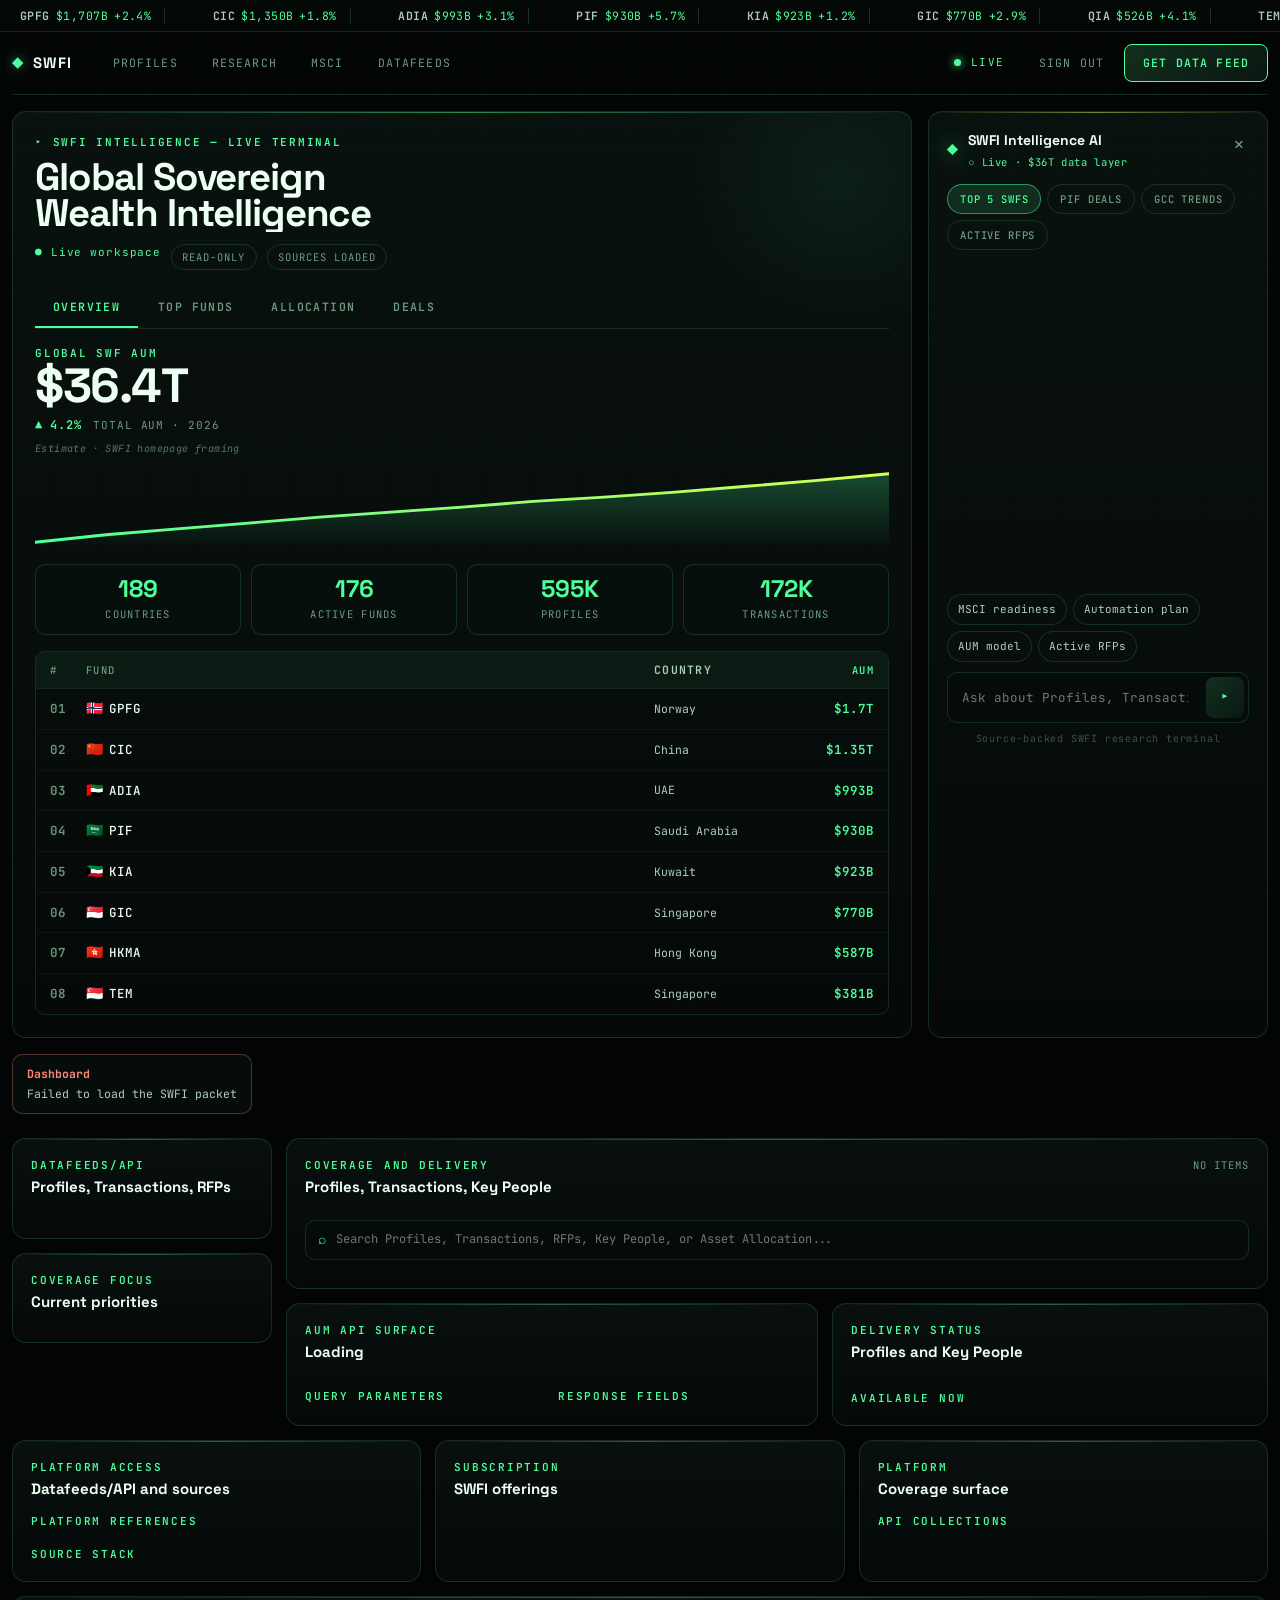
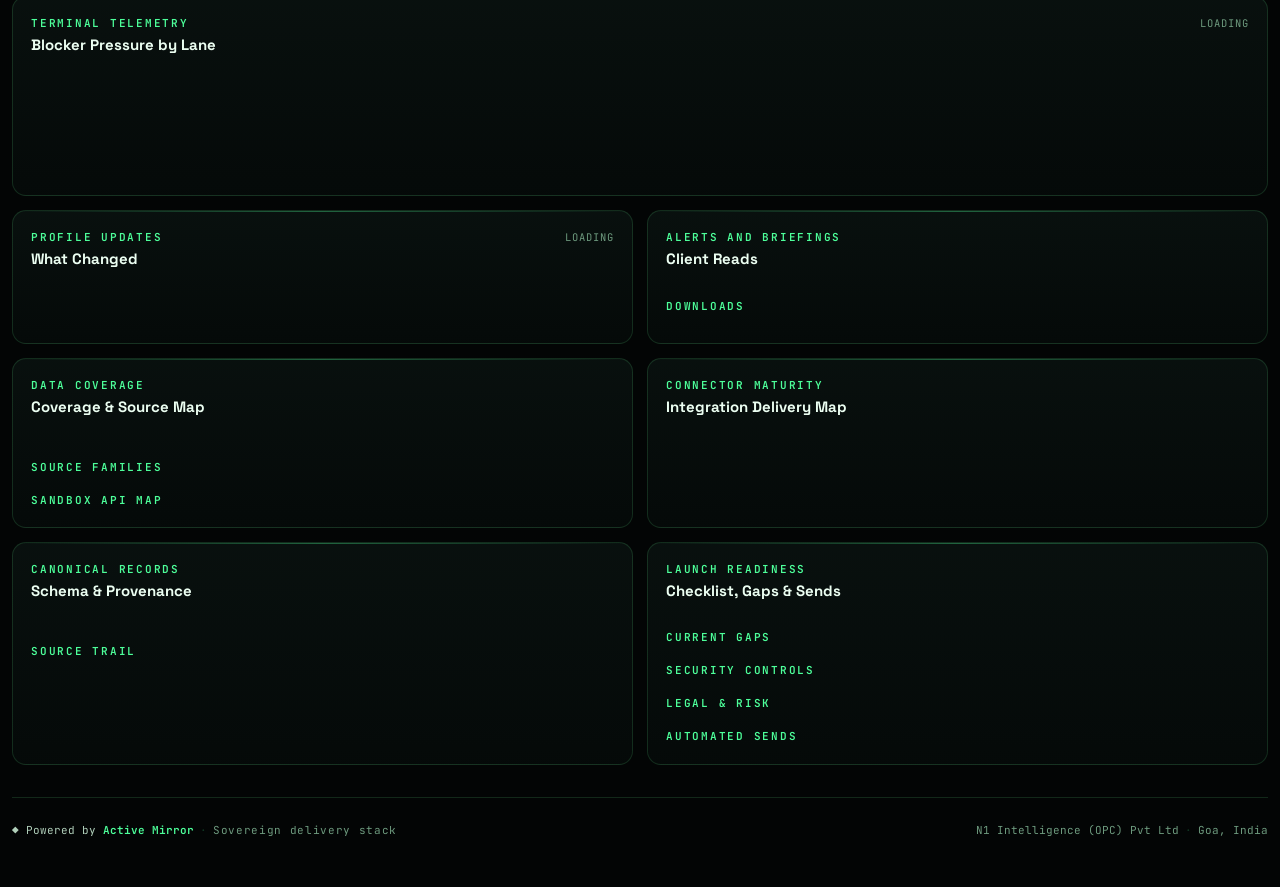
==== index.html @ 7c1bad13 "Add governed profiles workspace" ====
<!DOCTYPE html>
<html lang="en">
  <head>
    <meta charset="UTF-8" />
    <meta name="viewport" content="width=device-width, initial-scale=1.0" />
    <title>SWFI Intelligence — Live Terminal</title>
    <meta name="description" content="Sovereign wealth fund intelligence terminal. Powered by Active Mirror." />
    <link rel="preconnect" href="https://fonts.googleapis.com" />
    <link rel="preconnect" href="https://fonts.gstatic.com" crossorigin />
    <link href="https://fonts.googleapis.com/css2?family=IBM+Plex+Mono:ital,wght@0,400;0,500;0,600;1,400&family=Space+Grotesk:wght@500;600;700&family=JetBrains+Mono:wght@400;500;600&display=swap" rel="stylesheet" />
    <link rel="stylesheet" href="./styles.css" />
  </head>
  <body>

    <!-- ── TICKER TAPE ── -->
    <div class="ticker-wrap" aria-hidden="true">
      <div class="ticker-track" id="ticker-tape"></div>
    </div>

    <div class="page-shell">

      <!-- ── TOP NAV ── -->
      <nav class="topnav">
        <div class="nav-left">
          <a class="nav-brand" href="#">
            <span class="brand-diamond">◆</span>
            <span class="brand-text">SWFI</span>
          </a>
          <a href="/profiles" class="nav-link">Profiles</a>
          <a href="#research" class="nav-link">Research</a>
          <a href="/msci" class="nav-link">MSCI</a>
          <a href="#feeds" class="nav-link">Datafeeds</a>
        </div>
        <div class="nav-right">
          <span class="nav-live-dot"></span>
          <span class="nav-live-label">Live</span>
          <a href="/auth/logout" class="nav-link">Sign out</a>
          <a href="/msci" class="nav-cta">Get Data Feed</a>
        </div>
      </nav>

      <!-- ── HERO: INTELLIGENCE TERMINAL ── -->
      <header class="terminal-hero">
        <div class="hero-left">
          <div class="hero-header">
            <div class="hero-title-block">
              <p class="sys-label">▸ SWFI Intelligence — Live Terminal</p>
              <h1>Global Sovereign<br/>Wealth Intelligence</h1>
            </div>
            <div class="hero-status-row">
              <span class="status-live">● Live workspace</span>
              <span class="status-tag">Read-only</span>
              <span class="status-tag" id="hero-source-count">Sources loaded</span>
            </div>
          </div>

          <!-- Tabs -->
          <div class="hero-tabs">
            <button class="hero-tab active" data-hero-tab="overview">Overview</button>
            <button class="hero-tab" data-hero-tab="top-funds">Top Funds</button>
            <button class="hero-tab" data-hero-tab="allocation">Allocation</button>
            <button class="hero-tab" data-hero-tab="deals">Deals</button>
          </div>

          <!-- AUM + Stats -->
          <div class="hero-content">
            <div class="aum-block">
              <p class="sys-label" id="aum-label">Global SWF AUM</p>
              <div class="aum-value" id="aum-display">$36.4T</div>
              <div class="aum-meta">
                <span class="aum-change positive" id="aum-change">▲ 4.2%</span>
                <span class="aum-period" id="aum-period">Total AUM · 2026</span>
              </div>
              <p class="aum-source" id="aum-source">Estimate · SWFI homepage framing</p>
              <div class="aum-chart" id="aum-chart"></div>
            </div>
            <div class="stats-grid">
              <div class="stat-card">
                <span class="stat-value" id="stat-countries">189</span>
                <span class="stat-label" id="stat-countries-label">Countries</span>
              </div>
              <div class="stat-card">
                <span class="stat-value" id="stat-funds">176</span>
                <span class="stat-label" id="stat-funds-label">Active Funds</span>
              </div>
              <div class="stat-card">
                <span class="stat-value" id="stat-profiles">595K</span>
                <span class="stat-label" id="stat-profiles-label">Profiles</span>
              </div>
              <div class="stat-card">
                <span class="stat-value" id="stat-transactions">172K</span>
                <span class="stat-label" id="stat-transactions-label">Transactions</span>
              </div>
            </div>

            <!-- Top Funds Table -->
            <div class="fund-table">
              <div class="fund-row fund-header">
                <span class="fund-rank">#</span>
                <span class="fund-name" id="fund-name-header">Fund</span>
                <span class="fund-country" id="fund-country-header">Country</span>
                <span class="fund-aum" id="fund-aum-header">AUM</span>
              </div>
              <div id="fund-list"></div>
            </div>
          </div>
        </div>

        <!-- AI CHAT PANEL -->
        <aside class="intel-panel">
          <div class="intel-header">
            <div class="intel-brand">
              <span class="brand-diamond large">◆</span>
              <div>
                <strong>SWFI Intelligence AI</strong>
                <span class="intel-sub">○ Live · $36T data layer</span>
              </div>
            </div>
            <button class="intel-close" aria-label="close">×</button>
          </div>

          <div class="intel-tabs">
            <button class="intel-tab active" data-intel-tab="top-swfs">Top 5 SWFs</button>
            <button class="intel-tab" data-intel-tab="pif-deals">PIF Deals</button>
            <button class="intel-tab" data-intel-tab="gcc-trends">GCC Trends</button>
            <button class="intel-tab" data-intel-tab="active-rfps">Active RFPs</button>
          </div>

          <div class="chat-log" id="chat-log"></div>

          <div class="chat-suggestions">
            <button type="button" class="suggestion-chip" data-chat-suggestion="Summarize MSCI export readiness and the next delivery milestones.">MSCI readiness</button>
            <button type="button" class="suggestion-chip" data-chat-suggestion="What should be automated first across the feed lanes?">Automation plan</button>
            <button type="button" class="suggestion-chip" data-chat-suggestion="Which AUM fields matter for subsidiaries and managed assets?">AUM model</button>
            <button type="button" class="suggestion-chip" data-chat-suggestion="Show active RFPs by asset class">Active RFPs</button>
          </div>

          <form class="chat-form" id="chat-form">
            <input id="chat-input" type="text" autocomplete="off" placeholder="Ask about Profiles, Transactions, RFPs, Key People, or Asset Allocation..." />
            <button type="submit" id="chat-send">▸</button>
          </form>
          <p class="intel-disclaimer">Source-backed SWFI research terminal</p>
        </aside>
      </header>

      <!-- ── MAIN WORKSPACE ── -->
      <main class="main-stack">

        <!-- Status Strip -->
        <div class="status-strip" id="status-strip"></div>

        <!-- Metric Cards -->
        <section class="metric-grid" id="metric-grid"></section>

        <!-- Workspace Grid -->
        <section class="workspace-grid">
          <aside class="left-rail">
            <article class="panel lane-panel">
              <div class="panel-head">
                <div>
                  <p class="sys-label">Datafeeds/API</p>
                  <h3>Profiles, Transactions, RFPs</h3>
                </div>
              </div>
              <div class="lane-tabs" id="lane-tabs"></div>
              <div class="lane-list" id="lane-list"></div>
            </article>

            <article class="panel action-panel">
              <div class="panel-head">
                <div>
                  <p class="sys-label">Coverage focus</p>
                  <h3>Current priorities</h3>
                </div>
              </div>
              <div class="action-list" id="action-list"></div>
            </article>
          </aside>

          <section class="center-column">
            <article class="panel concern-panel">
              <div class="panel-head">
                <div>
                  <p class="sys-label">Coverage and delivery</p>
                  <h3>Profiles, Transactions, Key People</h3>
                </div>
                <span class="panel-note" id="concern-count">No items</span>
              </div>
              <div class="filter-row" id="client-filters"></div>
              <label class="terminal-search" for="concern-search">
                <span class="search-prompt">⌕</span>
                <input id="concern-search" type="search" autocomplete="off" placeholder="Search Profiles, Transactions, RFPs, Key People, or Asset Allocation..." />
              </label>
              <div class="concern-list" id="concern-list"></div>
            </article>

            <div class="lower-grid">
              <article class="panel api-panel">
                <div class="panel-head">
                  <div>
                    <p class="sys-label">AUM API surface</p>
                    <h3 id="api-title">Loading</h3>
                  </div>
                  <span class="panel-note" id="api-path"></span>
                </div>
                <div class="api-summary-grid" id="api-summary-grid"></div>
                <div class="api-columns">
                  <section class="api-section">
                    <p class="sys-label">Query parameters</p>
                    <div class="api-param-list" id="api-param-list"></div>
                  </section>
                  <section class="api-section">
                    <p class="sys-label">Response fields</p>
                    <div class="api-field-list" id="api-field-list"></div>
                  </section>
                </div>
              </article>

              <article class="panel readiness-panel">
                <div class="panel-head">
                  <div>
                    <p class="sys-label">Delivery status</p>
                    <h3>Profiles and Key People</h3>
                  </div>
                </div>
                <div class="readiness-list" id="readiness-list"></div>
                <div class="section-block">
                  <p class="sys-label">Available now</p>
                  <div class="deliverable-list" id="deliverable-list"></div>
                </div>
              </article>
            </div>
          </section>

          <aside class="right-rail">
            <article class="panel benchmark-panel">
              <div class="panel-head">
                <div>
                  <p class="sys-label">Platform access</p>
                  <h3>Datafeeds/API and sources</h3>
                </div>
              </div>
              <div class="section-block">
                <p class="sys-label">Platform references</p>
                <div class="benchmark-list" id="benchmark-list"></div>
              </div>
              <div class="section-block">
                <p class="sys-label">Source stack</p>
                <div class="api-stack-list" id="api-stack-list"></div>
              </div>
            </article>

            <!-- Proposal brief -->
            <article class="panel proposal-panel">
              <div class="panel-head">
                <div>
                  <p class="sys-label">Subscription</p>
                  <h3>SWFI offerings</h3>
                </div>
              </div>
              <div id="proposal-brief"></div>
            </article>

            <!-- Platform reference -->
            <article class="panel reference-panel">
              <div class="panel-head">
                <div>
                  <p class="sys-label">Platform</p>
                  <h3>Coverage surface</h3>
                </div>
              </div>
              <div id="reference-grid"></div>
              <div class="section-block">
                <p class="sys-label">API collections</p>
                <div class="collection-list" id="collection-list"></div>
              </div>
            </article>
          </aside>
        </section>

        <!-- Telemetry -->
        <section class="telemetry-row">
          <article class="panel telemetry-card">
            <div class="panel-head">
              <div>
                <p class="sys-label">Terminal telemetry</p>
                <h3>Blocker Pressure by Lane</h3>
              </div>
              <span class="panel-note" id="last-refresh">Loading</span>
            </div>
            <div class="telemetry-chart" id="telemetry-chart"></div>
          </article>
        </section>

        <section class="registry-grid">
          <article class="panel signal-panel">
            <div class="panel-head">
              <div>
                <p class="sys-label">Profile updates</p>
                <h3>What Changed</h3>
              </div>
              <span class="panel-note" id="signal-summary-note">Loading</span>
            </div>
            <div class="panel-stack" id="signal-list"></div>
          </article>

          <article class="panel briefings-panel">
            <div class="panel-head">
              <div>
                <p class="sys-label">Alerts and briefings</p>
                <h3>Client Reads</h3>
              </div>
            </div>
            <div class="panel-stack" id="briefing-list"></div>
            <div class="section-block">
              <p class="sys-label">Downloads</p>
              <div class="download-row" id="report-link-list"></div>
            </div>
          </article>

          <article class="panel coverage-panel">
            <div class="panel-head">
              <div>
                <p class="sys-label">Data coverage</p>
                <h3>Coverage &amp; Source Map</h3>
              </div>
            </div>
            <div class="api-summary-grid" id="coverage-summary-grid"></div>
            <div class="panel-stack" id="coverage-list"></div>
            <div class="section-block">
              <p class="sys-label">Source families</p>
              <div class="panel-stack" id="source-family-list"></div>
            </div>
            <div class="section-block">
              <p class="sys-label">Sandbox API map</p>
              <div class="panel-stack" id="sandbox-map-list"></div>
            </div>
          </article>

          <article class="panel maturity-panel">
            <div class="panel-head">
              <div>
                <p class="sys-label">Connector maturity</p>
                <h3>Integration Delivery Map</h3>
              </div>
            </div>
            <div class="panel-stack" id="maturity-group-list"></div>
          </article>

          <article class="panel schema-panel">
            <div class="panel-head">
              <div>
                <p class="sys-label">Canonical records</p>
                <h3>Schema &amp; Provenance</h3>
              </div>
            </div>
            <div class="api-summary-grid" id="confidence-summary-grid"></div>
            <div class="panel-stack" id="schema-list"></div>
            <div class="section-block">
              <p class="sys-label">Source trail</p>
              <div class="panel-stack" id="source-trail-list"></div>
            </div>
          </article>

          <article class="panel launch-panel">
            <div class="panel-head">
              <div>
                <p class="sys-label">Launch readiness</p>
                <h3>Checklist, Gaps &amp; Sends</h3>
              </div>
            </div>
            <div class="panel-stack" id="launch-checklist-list"></div>
            <div class="section-block">
              <p class="sys-label">Current gaps</p>
              <div class="panel-stack" id="gap-list"></div>
            </div>
            <div class="section-block">
              <p class="sys-label">Security controls</p>
              <div class="panel-stack" id="security-controls-list"></div>
            </div>
            <div class="section-block">
              <p class="sys-label">Legal &amp; risk</p>
              <div class="panel-stack" id="risk-register-list"></div>
            </div>
            <div class="section-block">
              <p class="sys-label">Automated sends</p>
              <div class="panel-stack" id="email-stream-list"></div>
            </div>
          </article>
        </section>
      </main>

      <!-- ── FOOTER ── -->
      <footer class="site-footer">
        <div class="footer-left">
          <span class="footer-brand">◆ Powered by <strong>Active Mirror</strong></span>
          <span class="footer-sep">·</span>
          <span class="footer-sub">Sovereign delivery stack</span>
        </div>
        <div class="footer-right">
          <span>N1 Intelligence (OPC) Pvt Ltd</span>
          <span class="footer-sep">·</span>
          <span>Goa, India</span>
        </div>
      </footer>
    </div>

    <script src="./app.js" type="module"></script>
  </body>
</html>
---- styles.css ----
:root {
  --bg: #040708;
  --bg-2: #071010;
  --panel: rgba(8, 16, 14, 0.88);
  --panel-solid: #0a1412;
  --line: rgba(104, 255, 152, 0.14);
  --line-strong: rgba(104, 255, 152, 0.32);
  --ink: #ecfff2;
  --muted: #6d9a7e;
  --soft: #b0cfba;
  --green: #4dff9a;
  --green-2: #2ad86f;
  --green-dim: rgba(77, 255, 154, 0.12);
  --lime: #d5ff52;
  --amber: #ffcc57;
  --red: #ff8678;
  --cyan: #5de8e0;
  --radius: 14px;
  --radius-sm: 10px;
  --shadow: 0 24px 80px rgba(0, 0, 0, 0.5);
  --font-mono: "JetBrains Mono", "IBM Plex Mono", monospace;
  --font-display: "Space Grotesk", sans-serif;
}

*, *::before, *::after { box-sizing: border-box; }
html {
  scroll-behavior: auto;
  overflow-x: hidden;
}
body {
  margin: 0;
  min-height: 100vh;
  color: var(--ink);
  font-family: var(--font-mono);
  font-size: 13px;
  line-height: 1.55;
  background: #030505;
  overflow-x: hidden;
}

/* ── SCANLINE + GRID OVERLAY ── */
body::before, body::after {
  content: "";
  position: fixed;
  inset: 0;
  pointer-events: none;
  z-index: 9999;
}
body::before {
  background-image:
    linear-gradient(rgba(77, 255, 154, 0.025) 1px, transparent 1px),
    linear-gradient(90deg, rgba(77, 255, 154, 0.025) 1px, transparent 1px);
  background-size: 48px 48px;
  mask-image: linear-gradient(180deg, rgba(0,0,0,0.7), transparent 80%);
}
body::after {
  opacity: 0.04;
  background: repeating-linear-gradient(180deg, rgba(255,255,255,0.2) 0, rgba(255,255,255,0.2) 1px, transparent 1px, transparent 3px);
}

a { color: inherit; text-decoration: none; }
button, input { font: inherit; }
button { cursor: pointer; }

.page-shell {
  position: relative;
  z-index: 1;
  width: min(1720px, calc(100vw - 24px));
  margin: 0 auto;
  padding-bottom: 40px;
}

/* ── TICKER TAPE ── */
.ticker-wrap {
  position: sticky;
  top: 0;
  z-index: 100;
  overflow: hidden;
  background: rgba(4, 8, 6, 0.95);
  border-bottom: 1px solid var(--line);
  backdrop-filter: blur(12px);
  height: 32px;
}
.ticker-track {
  display: flex;
  gap: 0;
  white-space: nowrap;
  animation: ticker-scroll 60s linear infinite;
  padding-top: 7px;
  font-size: 11.5px;
  letter-spacing: 0.04em;
}
.ticker-item {
  display: inline-flex;
  align-items: center;
  gap: 6px;
  padding: 0 20px;
  color: var(--muted);
}
.ticker-item .t-name { color: var(--soft); font-weight: 600; }
.ticker-item .t-val { color: var(--green); }
.ticker-item .t-neg { color: var(--red); }
.ticker-item .t-sep { color: rgba(77, 255, 154, 0.2); margin: 0 4px; }
@keyframes ticker-scroll {
  from { transform: translateX(0); }
  to { transform: translateX(-50%); }
}

/* ── TOP NAV ── */
.topnav {
  display: flex;
  align-items: center;
  justify-content: space-between;
  padding: 12px 0;
  border-bottom: 1px solid var(--line);
}
.nav-left, .nav-right {
  display: flex;
  align-items: center;
  gap: 6px;
}
.nav-brand {
  display: flex;
  align-items: center;
  gap: 8px;
  margin-right: 20px;
  font-weight: 700;
  font-size: 15px;
  font-family: var(--font-display);
  letter-spacing: 0.1em;
}
.brand-diamond {
  color: var(--green);
  font-size: 14px;
  filter: drop-shadow(0 0 6px rgba(77, 255, 154, 0.5));
}
.brand-diamond.large {
  font-size: 18px;
  filter: drop-shadow(0 0 10px rgba(77, 255, 154, 0.6));
}
.nav-link {
  padding: 8px 14px;
  font-size: 11.5px;
  letter-spacing: 0.1em;
  text-transform: uppercase;
  color: var(--muted);
  border-radius: 8px;
  transition: color 0.15s, background 0.15s;
}
.nav-link:hover {
  color: var(--ink);
  background: var(--green-dim);
}
.nav-live-dot {
  width: 7px;
  height: 7px;
  border-radius: 50%;
  background: var(--green);
  box-shadow: 0 0 8px var(--green);
  animation: pulse-dot 2s ease-in-out infinite;
  margin-right: 4px;
}
@keyframes pulse-dot {
  0%, 100% { opacity: 1; }
  50% { opacity: 0.4; }
}
.nav-live-label {
  font-size: 11px;
  color: var(--green);
  text-transform: uppercase;
  letter-spacing: 0.14em;
  margin-right: 14px;
}
/* Controlled-preview variant (used on MSCI workspace): amber, not green,
   to match "Controlled preview" semantics rather than a live signal. */
.nav-status-dot {
  width: 7px;
  height: 7px;
  border-radius: 50%;
  background: var(--green);
  box-shadow: 0 0 8px var(--green);
  animation: pulse-dot 2s ease-in-out infinite;
  margin-right: 4px;
}
.nav-status-dot--controlled {
  background: #e0a02c;
  box-shadow: 0 0 8px #e0a02c;
  animation: none;
}
.nav-status-label {
  font-size: 11px;
  color: #e0a02c;
  text-transform: uppercase;
  letter-spacing: 0.14em;
  margin-right: 14px;
}
.nav-cta {
  padding: 9px 18px;
  border: 1px solid var(--green);
  border-radius: 8px;
  background: linear-gradient(135deg, rgba(20, 50, 32, 0.9), rgba(10, 24, 18, 0.9));
  color: var(--green);
  font-size: 11.5px;
  font-weight: 600;
  letter-spacing: 0.1em;
  text-transform: uppercase;
  transition: box-shadow 0.2s;
}
.nav-cta:hover {
  box-shadow: 0 0 20px rgba(77, 255, 154, 0.2);
}

/* ── HERO TERMINAL ── */
.terminal-hero {
  display: grid;
  grid-template-columns: 1fr 380px;
  gap: 16px;
  margin-top: 16px;
  min-height: 520px;
}
.hero-left {
  border: 1px solid var(--line);
  border-radius: var(--radius);
  background: linear-gradient(180deg, rgba(9, 18, 15, 0.95), rgba(5, 10, 9, 0.95));
  padding: 22px;
  position: relative;
  overflow: hidden;
}
.hero-left::before {
  content: "";
  position: absolute;
  inset: 0 0 auto 0;
  height: 1px;
  background: linear-gradient(90deg, transparent, rgba(77, 255, 154, 0.5), transparent);
}
.hero-left::after {
  content: "";
  position: absolute;
  top: -80px;
  right: -80px;
  width: 300px;
  height: 300px;
  border-radius: 50%;
  background: radial-gradient(circle, rgba(77, 255, 154, 0.06), transparent 70%);
  pointer-events: none;
}
.hero-header { margin-bottom: 18px; }
.hero-title-block h1 {
  margin: 8px 0 0;
  font-family: var(--font-display);
  font-size: clamp(1.8rem, 3vw, 2.8rem);
  font-weight: 700;
  line-height: 0.95;
  letter-spacing: -0.03em;
  background: linear-gradient(135deg, var(--ink) 40%, var(--green));
  -webkit-background-clip: text;
  -webkit-text-fill-color: transparent;
  background-clip: text;
}
.sys-label {
  margin: 0;
  font-size: 11px;
  font-weight: 600;
  letter-spacing: 0.16em;
  text-transform: uppercase;
  color: var(--green);
}
.hero-status-row {
  display: flex;
  gap: 10px;
  margin-top: 12px;
  flex-wrap: wrap;
}
.status-live {
  font-size: 11px;
  color: var(--green);
  letter-spacing: 0.08em;
}
.status-tag {
  font-size: 10.5px;
  color: var(--muted);
  letter-spacing: 0.1em;
  text-transform: uppercase;
  padding: 4px 10px;
  border: 1px solid var(--line);
  border-radius: 999px;
}

/* Hero tabs */
.hero-tabs {
  display: flex;
  gap: 2px;
  margin-bottom: 16px;
  border-bottom: 1px solid var(--line);
}
.hero-tab {
  padding: 10px 18px;
  border: none;
  border-bottom: 2px solid transparent;
  background: none;
  color: var(--muted);
  font-size: 11.5px;
  font-weight: 600;
  letter-spacing: 0.12em;
  text-transform: uppercase;
  transition: color 0.15s, border-color 0.15s;
}
.hero-tab:hover { color: var(--soft); }
.hero-tab.active {
  color: var(--green);
  border-bottom-color: var(--green);
}

/* AUM block */
.hero-content {
  display: grid;
  gap: 16px;
}
.aum-block { position: relative; }
.aum-value {
  font-family: var(--font-display);
  font-size: 3rem;
  font-weight: 700;
  letter-spacing: -0.03em;
  line-height: 1;
  color: var(--ink);
}
.aum-meta {
  display: flex;
  align-items: center;
  gap: 12px;
  margin-top: 6px;
}
.aum-change {
  font-size: 12px;
  font-weight: 600;
  letter-spacing: 0.06em;
}
.aum-change.positive { color: var(--green); }
.aum-change.negative { color: var(--red); }
.aum-period {
  font-size: 11px;
  color: var(--muted);
  letter-spacing: 0.08em;
  text-transform: uppercase;
}
/* Attribution line under the hero AUM figure. Keeps the headline number
   honest when it is a static estimate rather than a provenance-tracked feed. */
.aum-source {
  margin: 6px 0 0 0;
  font-size: 10px;
  color: var(--muted);
  opacity: 0.75;
  letter-spacing: 0.04em;
  font-style: italic;
}
.aum-chart {
  margin-top: 12px;
  height: 80px;
}
.aum-chart svg {
  width: 100%;
  height: 100%;
}

/* Stats grid */
.stats-grid {
  display: grid;
  grid-template-columns: repeat(4, 1fr);
  gap: 10px;
}
.stat-card {
  border: 1px solid var(--line);
  border-radius: var(--radius-sm);
  padding: 12px;
  background: rgba(8, 16, 14, 0.6);
  text-align: center;
}
.stat-value {
  display: block;
  font-family: var(--font-display);
  font-size: 1.5rem;
  font-weight: 700;
  color: var(--green);
  line-height: 1;
}
.stat-label {
  display: block;
  margin-top: 5px;
  font-size: 10.5px;
  color: var(--muted);
  letter-spacing: 0.12em;
  text-transform: uppercase;
}

/* Fund table */
.fund-table {
  border: 1px solid var(--line);
  border-radius: var(--radius-sm);
  overflow: hidden;
}
.fund-row {
  display: grid;
  grid-template-columns: 36px 1fr 120px 100px;
  align-items: center;
  padding: 9px 14px;
  border-bottom: 1px solid rgba(255,255,255,0.04);
  font-size: 12.5px;
  transition: background 0.12s;
}
.fund-row:last-child { border-bottom: none; }
.fund-row:not(.fund-header):hover { background: var(--green-dim); }
.fund-header {
  background: rgba(77, 255, 154, 0.06);
  font-size: 10.5px;
  font-weight: 600;
  color: var(--muted);
  letter-spacing: 0.12em;
  text-transform: uppercase;
}
.fund-rank {
  color: var(--muted);
  font-weight: 600;
}
.fund-name { font-weight: 500; }
.fund-country { color: var(--soft); font-size: 11.5px; }
.fund-aum { color: var(--green); font-weight: 600; text-align: right; }
.fund-flag { margin-right: 6px; font-size: 14px; }

/* ── INTEL CHAT PANEL ── */
.intel-panel {
  border: 1px solid var(--line);
  border-radius: var(--radius);
  background: linear-gradient(180deg, rgba(9, 18, 15, 0.96), rgba(5, 10, 9, 0.96));
  padding: 18px;
  display: flex;
  flex-direction: column;
  position: relative;
  overflow: hidden;
}
.intel-panel::before {
  content: "";
  position: absolute;
  inset: 0 0 auto 0;
  height: 1px;
  background: linear-gradient(90deg, transparent, rgba(213, 255, 82, 0.5), transparent);
}
.intel-header {
  display: flex;
  justify-content: space-between;
  align-items: flex-start;
  margin-bottom: 14px;
}
.intel-brand {
  display: flex;
  align-items: center;
  gap: 10px;
}
.intel-brand strong {
  display: block;
  font-family: var(--font-display);
  font-size: 14px;
  font-weight: 700;
}
.intel-sub {
  display: block;
  font-size: 10.5px;
  color: var(--green);
  letter-spacing: 0.06em;
  margin-top: 2px;
}
.intel-close {
  border: none;
  background: none;
  color: var(--muted);
  font-size: 20px;
  line-height: 1;
  padding: 4px;
}
.intel-tabs {
  display: flex;
  gap: 6px;
  flex-wrap: wrap;
  margin-bottom: 14px;
}
.intel-tab {
  padding: 6px 12px;
  border: 1px solid var(--line);
  border-radius: 999px;
  background: none;
  color: var(--muted);
  font-size: 10.5px;
  font-weight: 500;
  letter-spacing: 0.08em;
  text-transform: uppercase;
  transition: all 0.15s;
}
.intel-tab:hover { color: var(--soft); border-color: var(--line-strong); }
.intel-tab.active {
  color: var(--green);
  border-color: rgba(77, 255, 154, 0.5);
  background: var(--green-dim);
}

/* Chat */
.chat-log {
  flex: 1;
  display: grid;
  gap: 8px;
  overflow-y: auto;
  min-height: 180px;
  max-height: 320px;
  padding-right: 4px;
  margin-bottom: 10px;
}
.chat-message {
  border: 1px solid var(--line);
  border-radius: var(--radius-sm);
  padding: 10px 12px;
  background: rgba(8, 16, 14, 0.7);
}
.chat-message.user { border-color: rgba(213, 255, 82, 0.2); }
.chat-message-head {
  display: flex;
  justify-content: space-between;
  align-items: center;
  margin-bottom: 4px;
}
.chat-message-head strong { color: var(--green); font-size: 11.5px; }
.chat-message-head span { font-size: 10px; color: var(--muted); letter-spacing: 0.1em; text-transform: uppercase; }
.chat-message p { margin: 0; color: var(--soft); font-size: 12.5px; line-height: 1.55; }
.chat-evidence {
  display: grid;
  gap: 6px;
  margin-top: 8px;
}
.chat-evidence a {
  border: 1px solid var(--line);
  border-radius: 8px;
  padding: 8px 10px;
  background: rgba(10, 18, 16, 0.7);
  display: block;
}
.chat-evidence span { display: block; font-size: 10px; color: var(--muted); letter-spacing: 0.1em; text-transform: uppercase; }
.chat-evidence strong { color: var(--green); font-size: 11.5px; }
.chat-suggestions {
  display: flex;
  gap: 6px;
  flex-wrap: wrap;
  margin-bottom: 10px;
}
.suggestion-chip {
  padding: 6px 10px;
  border: 1px solid var(--line);
  border-radius: 999px;
  background: rgba(8, 16, 14, 0.7);
  color: var(--soft);
  font-size: 11px;
  transition: all 0.15s;
}
.suggestion-chip:hover { border-color: var(--line-strong); color: var(--ink); transform: translateY(-1px); }
.chat-form {
  display: flex;
  gap: 8px;
  border: 1px solid var(--line);
  border-radius: var(--radius-sm);
  padding: 4px;
  background: rgba(6, 12, 10, 0.8);
}
.chat-form input {
  flex: 1;
  border: none;
  outline: none;
  background: transparent;
  color: var(--ink);
  padding: 8px 10px;
  font-size: 12.5px;
}
.chat-form button {
  border: none;
  border-radius: 8px;
  background: linear-gradient(135deg, rgba(20, 50, 32, 0.95), rgba(10, 24, 18, 0.95));
  color: var(--green);
  padding: 8px 14px;
  font-size: 16px;
  font-weight: 700;
}
.intel-disclaimer {
  margin: 8px 0 0;
  font-size: 10px;
  color: rgba(109, 154, 126, 0.5);
  text-align: center;
  letter-spacing: 0.08em;
}

/* ── PANELS (shared) ── */
.panel {
  border: 1px solid var(--line);
  border-radius: var(--radius);
  background: linear-gradient(180deg, rgba(9, 17, 15, 0.95), rgba(5, 10, 9, 0.95));
  padding: 18px;
  position: relative;
  overflow: hidden;
}
.panel::before {
  content: "";
  position: absolute;
  inset: 0 0 auto 0;
  height: 1px;
  background: linear-gradient(90deg, transparent, rgba(77, 255, 154, 0.35), transparent);
}
.panel-head {
  display: flex;
  justify-content: space-between;
  align-items: flex-start;
  gap: 12px;
  margin-bottom: 14px;
}
.panel-head h3 {
  margin: 4px 0 0;
  font-family: var(--font-display);
  font-size: 15px;
  font-weight: 700;
  line-height: 1.15;
}
.panel-note {
  font-size: 10.5px;
  color: var(--muted);
  letter-spacing: 0.1em;
  text-transform: uppercase;
}
.section-block { margin-top: 16px; }

/* ── STATUS STRIP ── */
.status-strip {
  display: flex;
  gap: 8px;
  flex-wrap: wrap;
  margin-top: 16px;
}
.status-pill {
  display: flex;
  flex-direction: column;
  gap: 3px;
  padding: 10px 14px;
  border: 1px solid var(--line);
  border-radius: var(--radius-sm);
  background: rgba(8, 16, 14, 0.7);
  max-width: 300px;
}
.status-pill strong { color: var(--green); font-size: 11.5px; }
.status-pill span { color: var(--soft); font-size: 11.5px; }

/* ── METRIC GRID ── */
.metric-grid {
  display: grid;
  grid-template-columns: repeat(4, 1fr);
  gap: 10px;
  margin-top: 10px;
}
.metric-card {
  border: 1px solid var(--line);
  border-radius: var(--radius-sm);
  padding: 14px;
  background: rgba(8, 16, 14, 0.6);
}
.metric-card .metric-label { font-size: 10.5px; color: var(--muted); letter-spacing: 0.12em; text-transform: uppercase; }
.metric-card strong { display: block; margin-top: 8px; font-family: var(--font-display); font-size: 1.4rem; font-weight: 700; color: var(--ink); }
.metric-card p { margin: 6px 0 0; color: var(--soft); font-size: 11.5px; }

/* ── WORKSPACE GRID ── */
.workspace-grid {
  display: grid;
  grid-template-columns: 280px minmax(0, 1fr) 340px;
  gap: 14px;
  margin-top: 14px;
  align-items: start;
}
.left-rail, .center-column, .right-rail, .lower-grid { display: grid; gap: 14px; }
.lower-grid { grid-template-columns: minmax(0, 1.1fr) minmax(300px, 0.9fr); }
.telemetry-row { margin-top: 14px; }
.registry-grid {
  display: grid;
  grid-template-columns: repeat(2, minmax(0, 1fr));
  gap: 14px;
  margin-top: 14px;
}
.panel-stack { display: grid; gap: 8px; }

/* ── LANE TABS + CARDS ── */
.lane-tabs, .filter-row { display: flex; gap: 6px; flex-wrap: wrap; margin-bottom: 10px; }
.lane-tab {
  padding: 8px 14px;
  border: 1px solid var(--line);
  border-radius: 999px;
  background: rgba(8, 16, 14, 0.6);
  color: var(--muted);
  font-size: 11px;
  font-weight: 500;
  letter-spacing: 0.08em;
  text-transform: uppercase;
  transition: all 0.15s;
}
.lane-tab:hover { border-color: var(--line-strong); color: var(--soft); }
.lane-tab.active {
  border-color: rgba(77, 255, 154, 0.6);
  color: var(--green);
  background: var(--green-dim);
}

.lane-list, .action-list, .concern-list, .api-param-list, .readiness-list, .deliverable-list, .benchmark-list, .api-stack-list { display: grid; gap: 8px; }

.lane-card, .action-card, .concern-card, .readiness-card, .benchmark-card, .stack-card {
  border: 1px solid var(--line);
  border-radius: var(--radius-sm);
  padding: 12px;
  background: rgba(8, 16, 14, 0.5);
  transition: transform 0.12s, border-color 0.12s;
}
.lane-card:hover, .action-card:hover, .concern-card:hover, .benchmark-card:hover, .stack-card:hover {
  transform: translateY(-1px);
  border-color: var(--line-strong);
}
.lane-card { width: 100%; text-align: left; }
.lane-card.active { border-color: rgba(77, 255, 154, 0.5); background: var(--green-dim); }
.lane-head, .action-head, .readiness-head, .benchmark-head { display: flex; justify-content: space-between; gap: 8px; }
.lane-head strong, .action-head strong, .readiness-head strong, .benchmark-head strong, .concern-card h4 {
  margin: 0;
  font-family: var(--font-display);
  font-size: 13.5px;
  font-weight: 700;
}
.lane-metrics {
  display: grid;
  grid-template-columns: repeat(3, 1fr);
  gap: 6px;
  margin-top: 10px;
}
.lane-metrics span { border-top: 1px solid rgba(255,255,255,0.04); padding-top: 6px; }
.lane-metrics strong { display: block; color: var(--green); font-size: 14px; }
.lane-metrics em { display: block; margin-top: 3px; color: var(--muted); font-style: normal; font-size: 10px; letter-spacing: 0.1em; text-transform: uppercase; }
.lane-footer { margin-top: 10px; color: var(--soft); font-size: 11.5px; line-height: 1.5; display: grid; gap: 4px; }
.lane-card p, .action-card p, .concern-block p, .readiness-card p, .benchmark-card p, .stack-card p, .api-item p, .empty-state p { margin: 6px 0 0; color: var(--soft); font-size: 12px; line-height: 1.55; }
.stack-card .tag-row { margin-top: 10px; }
.stack-card .mini-list { margin-top: 10px; }
.stack-card .mini-item strong,
.stack-card .detail-line strong,
.source-link strong,
.source-link span { display: inline; }

/* Status chips */
.status-chip, .priority-chip {
  display: inline-block;
  padding: 4px 10px;
  border: 1px solid var(--line);
  border-radius: 999px;
  font-size: 10px;
  font-weight: 600;
  letter-spacing: 0.12em;
  text-transform: uppercase;
  color: var(--green);
}
.priority-chip { color: var(--amber); }
.tone-blocked { border-color: rgba(255, 134, 120, 0.3); }
.tone-blocked strong, .tone-blocked .status-chip { color: var(--red); }
.tone-partial strong, .tone-partial .status-chip, .tone-watch strong, .tone-watch .status-chip { color: var(--amber); }
.tone-ok strong, .tone-ok .status-chip { color: var(--green); }

/* Action cards */
.action-head span { color: var(--amber); font-size: 10.5px; letter-spacing: 0.1em; text-transform: uppercase; }
.action-meta { display: flex; gap: 8px; flex-wrap: wrap; margin-top: 8px; }
.action-meta span { font-size: 10.5px; color: var(--muted); letter-spacing: 0.1em; text-transform: uppercase; }

/* Concern cards */
.concern-head { align-items: flex-start; }
.concern-head-row { display: flex; justify-content: space-between; gap: 10px; }
.concern-card h4 { font-size: 13px; }
.tag-column { display: grid; gap: 6px; justify-items: end; }
.concern-block { margin-top: 10px; padding-top: 10px; border-top: 1px solid rgba(255,255,255,0.04); }
.concern-block.compact { padding-top: 8px; }
.concern-block span, .eyebrow { font-size: 10.5px; color: var(--muted); letter-spacing: 0.12em; text-transform: uppercase; display: block; margin-bottom: 4px; }
.tag-row, .collection-list { display: flex; gap: 6px; flex-wrap: wrap; margin-top: 8px; }
.data-pill {
  display: inline-flex;
  padding: 5px 10px;
  border: 1px solid var(--line);
  border-radius: 999px;
  color: var(--green);
  font-size: 11px;
  background: rgba(8, 16, 14, 0.6);
}
.pill-link { text-decoration: none; }
.pill-link:hover { border-color: var(--line-strong); }

/* Search */
.terminal-search {
  display: flex;
  align-items: center;
  gap: 8px;
  padding: 0 12px;
  min-height: 40px;
  border: 1px solid var(--line);
  border-radius: var(--radius-sm);
  background: rgba(6, 12, 10, 0.7);
  margin-bottom: 10px;
}
.search-prompt { color: var(--green); font-size: 14px; }
.terminal-search input {
  flex: 1;
  border: none;
  outline: none;
  background: transparent;
  color: var(--ink);
  font-size: 12px;
}

/* API surface */
.api-summary-grid {
  display: grid;
  grid-template-columns: repeat(4, 1fr);
  gap: 8px;
  margin-bottom: 14px;
}
.summary-card {
  border: 1px solid var(--line);
  border-radius: var(--radius-sm);
  padding: 10px;
  background: rgba(8, 16, 14, 0.5);
}
.summary-card .metric-label { font-size: 10px; }
.summary-card strong { display: block; margin-top: 6px; font-size: 1.1rem; color: var(--ink); }
.summary-card p { margin: 4px 0 0; font-size: 11px; color: var(--soft); }
.api-columns { display: grid; grid-template-columns: 1fr 1fr; gap: 12px; }
.api-item {
  border: 1px solid var(--line);
  border-radius: var(--radius-sm);
  padding: 10px;
  background: rgba(8, 16, 14, 0.4);
}
.api-item-head { display: flex; justify-content: space-between; gap: 8px; }
.api-item-head strong { font-size: 12px; }
.api-item-head span { color: var(--amber); font-size: 10.5px; letter-spacing: 0.1em; text-transform: uppercase; }
.api-field-list { display: flex; flex-wrap: wrap; gap: 6px; }

/* Deliverables */
.deliverable-item, .mini-item {
  display: grid;
  grid-template-columns: auto 1fr;
  gap: 8px;
  padding: 8px 10px;
  border: 1px solid var(--line);
  border-radius: var(--radius-sm);
  background: rgba(8, 16, 14, 0.4);
  align-items: start;
}
.deliverable-item p, .mini-item p { margin: 0; color: var(--soft); font-size: 12px; }
.list-mark { color: var(--green); font-size: 10px; font-weight: 600; letter-spacing: 0.1em; }
.detail-line {
  display: flex;
  flex-wrap: wrap;
  gap: 8px;
  margin-top: 8px;
  color: var(--muted);
  font-size: 10.5px;
  letter-spacing: 0.08em;
  text-transform: uppercase;
}

/* Benchmark */
.source-link {
  display: inline-flex;
  margin-top: 10px;
  border: 1px solid var(--line);
  border-radius: 8px;
  padding: 8px 10px;
  color: var(--green);
  font-size: 11px;
}
.mini-list { display: grid; gap: 6px; margin-top: 10px; }

/* Telemetry chart */
.telemetry-card { min-height: 200px; }
.telemetry-chart { display: grid; gap: 14px; }
.sparkline { width: 100%; height: 120px; }
.telemetry-legend { display: grid; grid-template-columns: repeat(3, 1fr); gap: 10px; }
.telemetry-legend-item span { display: block; color: var(--muted); font-size: 10px; letter-spacing: 0.1em; text-transform: uppercase; }
.telemetry-legend-item strong { display: block; margin-top: 4px; color: var(--green); font-size: 14px; }

/* Proposal brief */
.brief-grid { display: grid; grid-template-columns: 1fr 1fr; gap: 10px; }
.brief-card {
  border: 1px solid var(--line);
  border-radius: var(--radius-sm);
  padding: 12px;
  background: rgba(8, 16, 14, 0.5);
}
.brief-card .metric-label { font-size: 10px; color: var(--muted); letter-spacing: 0.12em; text-transform: uppercase; }
.brief-card strong { display: block; margin-top: 6px; font-family: var(--font-display); font-size: 1.15rem; color: var(--ink); }
.brief-card p { margin: 4px 0 0; font-size: 11.5px; color: var(--soft); }

/* Reference */
.reference-cards { display: grid; grid-template-columns: 1fr 1fr; gap: 8px; }
.reference-card, .surface-card {
  border: 1px solid var(--line);
  border-radius: var(--radius-sm);
  padding: 10px;
  background: rgba(8, 16, 14, 0.4);
}
.reference-card .metric-label, .surface-card .metric-label { font-size: 10px; color: var(--muted); letter-spacing: 0.12em; text-transform: uppercase; }
.reference-card strong, .surface-card strong { display: block; margin-top: 6px; font-size: 13px; color: var(--ink); }
.reference-card p, .surface-card p { margin: 4px 0 0; font-size: 11px; color: var(--soft); }
.surface-list { display: grid; gap: 6px; margin-top: 8px; }

/* Empty state */
.empty-state {
  border: 1px dashed var(--line);
  border-radius: var(--radius-sm);
  padding: 18px;
  background: rgba(6, 12, 10, 0.5);
}

/* Auth */
.landing-stack {
  gap: 16px;
  margin-top: 16px;
}
.landing-hero {
  display: grid;
  grid-template-columns: minmax(0, 1fr) 320px;
  gap: 18px;
}
.landing-hero h1 {
  margin: 8px 0 12px;
  max-width: 14ch;
  font-family: var(--font-display);
  font-size: clamp(2.2rem, 4vw, 4rem);
  line-height: 0.92;
}
.landing-copy {
  max-width: 70ch;
  margin: 0;
  color: var(--soft);
}
.landing-hero-actions {
  display: grid;
  align-content: start;
  gap: 10px;
  border: 1px solid var(--line);
  border-radius: var(--radius-sm);
  padding: 14px;
  background: rgba(8, 16, 14, 0.48);
}
.landing-cta {
  justify-content: center;
  min-height: 42px;
}
.landing-link {
  display: inline-flex;
  justify-content: center;
  border: 1px solid var(--line);
}
.landing-grid {
  display: grid;
  grid-template-columns: minmax(0, 1fr) 380px;
  gap: 14px;
}
.auth-shell {
  min-height: 100vh;
  display: grid;
  place-items: center;
}
.auth-panel {
  width: min(460px, calc(100vw - 24px));
  padding: 22px;
}
.auth-panel h1 {
  margin: 8px 0 10px;
  font-family: var(--font-display);
  font-size: clamp(2rem, 5vw, 2.6rem);
  line-height: 0.98;
}
.auth-copy, .auth-note {
  margin: 0;
  color: var(--soft);
}
.auth-form {
  display: grid;
  gap: 12px;
  margin-top: 18px;
}
.auth-form label {
  display: grid;
  gap: 6px;
  color: var(--muted);
  font-size: 11px;
  letter-spacing: 0.1em;
  text-transform: uppercase;
}
.auth-form input {
  width: 100%;
  border: 1px solid var(--line);
  border-radius: 10px;
  background: rgba(5, 10, 9, 0.95);
  color: var(--ink);
  padding: 12px 14px;
}
.auth-form input:focus {
  outline: none;
  border-color: var(--line-strong);
  box-shadow: 0 0 0 1px rgba(77, 255, 154, 0.16);
}
.auth-error {
  margin: 14px 0 0;
  color: var(--red);
}
.auth-submit {
  justify-self: start;
  margin-top: 2px;
}

/* MSCI */
.msci-stack { gap: 16px; margin-top: 16px; }
.msci-hero {
  display: grid;
  grid-template-columns: minmax(0, 1fr) 360px;
  gap: 16px;
}
.msci-hero-copy h1 {
  margin: 8px 0 10px;
  font-family: var(--font-display);
  font-size: clamp(2rem, 4vw, 2.8rem);
  line-height: 0.98;
}
.msci-copy {
  max-width: 58ch;
  margin: 0;
  color: var(--soft);
}
.msci-status-strip {
  margin-top: 18px;
}
.msci-download-panel {
  border: 1px solid var(--line);
  border-radius: var(--radius-sm);
  padding: 14px;
  background: rgba(8, 16, 14, 0.48);
}
.download-row {
  display: flex;
  flex-wrap: wrap;
  gap: 8px;
  margin-top: 10px;
}
.mini-cta {
  display: inline-flex;
  align-items: center;
  justify-content: center;
  min-height: 38px;
  padding: 8px 12px;
}
.msci-grid {
  grid-template-columns: minmax(0, 1fr) 360px;
}
.msci-answer {
  margin: 0;
  color: var(--soft);
}
.msci-field-list {
  display: grid;
  gap: 10px;
}
.msci-table {
  display: grid;
  gap: 8px;
}
.msci-table-row {
  display: grid;
  grid-template-columns: 1.4fr 1.2fr 1fr 1fr 0.8fr;
  gap: 10px;
  border: 1px solid var(--line);
  border-radius: var(--radius-sm);
  padding: 10px 12px;
  background: rgba(8, 16, 14, 0.4);
}
.msci-table-row.compact {
  grid-template-columns: 1.5fr 1fr 0.8fr;
}
.admin-table-row {
  grid-template-columns: 1.05fr 1.4fr 0.8fr 0.8fr 1fr 0.95fr 1.4fr;
}
.msci-table-head {
  color: var(--muted);
  font-size: 10.5px;
  letter-spacing: 0.12em;
  text-transform: uppercase;
}

/* Profiles */
.profiles-stack { gap: 16px; margin-top: 16px; }
.profiles-hero { grid-template-columns: minmax(0, 1fr) 360px; }
.profiles-grid { grid-template-columns: 360px minmax(0, 1fr); }
.profiles-directory-panel { min-height: 760px; }
.profile-list-item {
  width: 100%;
  text-align: left;
  cursor: pointer;
  appearance: none;
}
.profile-detail-panel h2 {
  margin: 8px 0 0;
  font-family: var(--font-display);
  font-size: clamp(1.8rem, 3vw, 2.6rem);
  line-height: 0.96;
}
.profile-detail-head { display: grid; gap: 12px; }
.profile-title-row {
  display: flex;
  justify-content: space-between;
  gap: 14px;
  align-items: flex-start;
  flex-wrap: wrap;
}
.profile-title-actions {
  display: flex;
  gap: 8px;
  flex-wrap: wrap;
}
.profile-copy {
  margin: 0;
  max-width: 76ch;
  color: var(--soft);
}
.profile-people-row {
  grid-template-columns: 1.1fr 1.4fr 1.4fr 0.9fr 0.7fr;
}
.profiles-lower-grid { grid-template-columns: minmax(0, 1.05fr) minmax(320px, 0.95fr); }

/* ── FOOTER ── */
.site-footer {
  display: flex;
  justify-content: space-between;
  align-items: center;
  padding: 24px 0 8px;
  border-top: 1px solid var(--line);
  margin-top: 32px;
  font-size: 11px;
  color: var(--muted);
}
.footer-left, .footer-right { display: flex; align-items: center; gap: 6px; }
.footer-brand { color: var(--soft); }
.footer-brand strong { color: var(--green); font-weight: 600; }
.footer-sep { color: rgba(77, 255, 154, 0.2); }
.footer-sub { letter-spacing: 0.06em; }

/* ── RESPONSIVE ── */
@media (max-width: 1280px) {
  .terminal-hero { grid-template-columns: 1fr 340px; }
  .workspace-grid { grid-template-columns: 260px minmax(0, 1fr); }
  .right-rail { grid-column: 1 / -1; display: grid; grid-template-columns: repeat(3, 1fr); }
  .profiles-grid { grid-template-columns: 320px minmax(0, 1fr); }
}
@media (max-width: 1024px) {
  .terminal-hero { grid-template-columns: 1fr; }
  .workspace-grid, .lower-grid, .api-columns, .registry-grid { grid-template-columns: 1fr; }
  .metric-grid, .api-summary-grid, .stats-grid { grid-template-columns: repeat(2, 1fr); }
  .right-rail { grid-template-columns: 1fr; }
  .brief-grid, .reference-cards { grid-template-columns: 1fr; }
  .landing-hero, .landing-grid,
  .msci-hero, .msci-grid,
  .profiles-hero, .profiles-grid, .profiles-lower-grid { grid-template-columns: 1fr; }
}
@media (max-width: 640px) {
  .page-shell { width: calc(100vw - 12px); }
  .topnav { flex-wrap: wrap; gap: 8px; }
  .nav-left { flex-wrap: wrap; }
  .metric-grid, .api-summary-grid, .stats-grid, .telemetry-legend { grid-template-columns: 1fr; }
  .site-footer { flex-direction: column; gap: 8px; text-align: center; }
  .msci-table-row, .msci-table-row.compact, .profile-people-row { grid-template-columns: 1fr; }
}
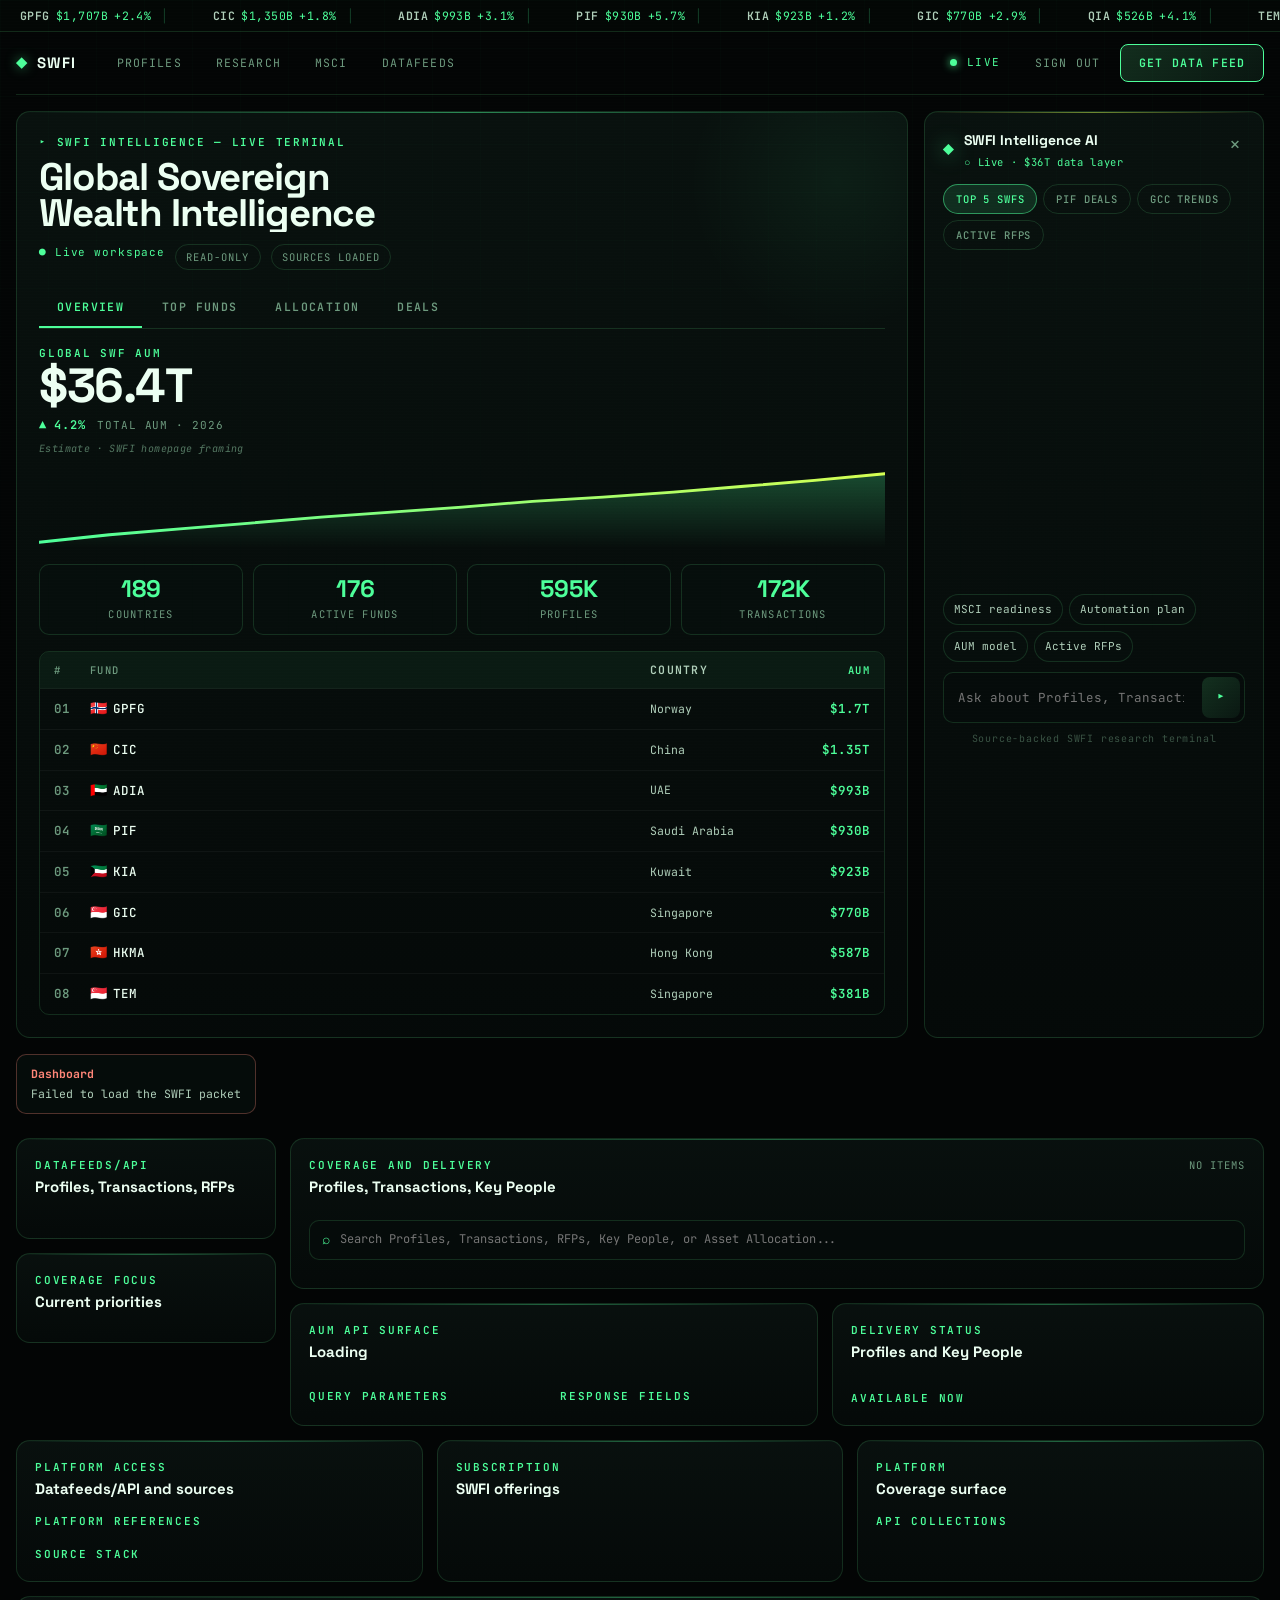
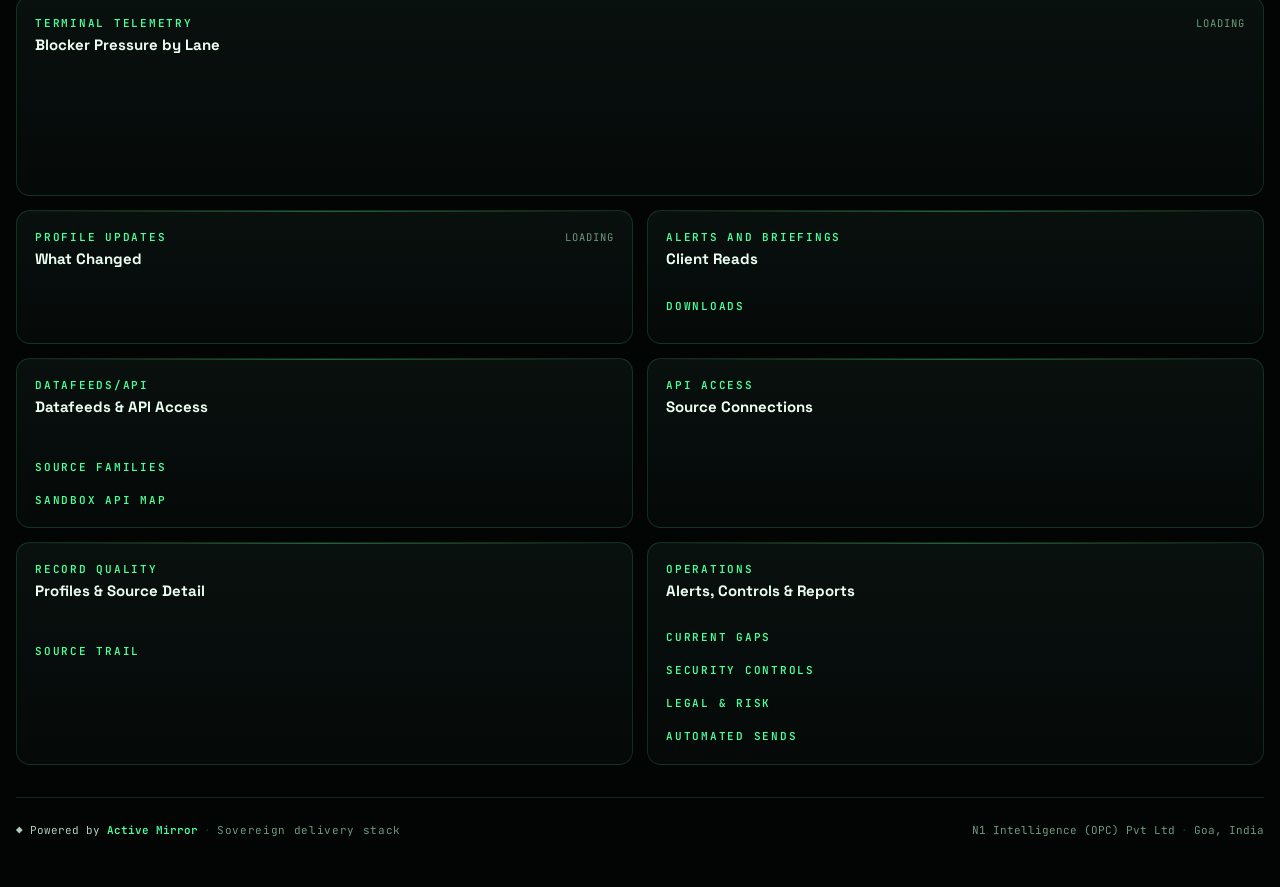
==== commit 5ea55e95: "Make SWFI terminal feel live" ====
--- a/index.html
+++ b/index.html
@@ -22,7 +22,7 @@
       <!-- ── TOP NAV ── -->
       <nav class="topnav">
         <div class="nav-left">
-          <a class="nav-brand" href="#">
+          <a class="nav-brand" href="/">
             <span class="brand-diamond">◆</span>
             <span class="brand-text">SWFI</span>
           </a>
@@ -321,8 +321,8 @@
           <article class="panel coverage-panel">
             <div class="panel-head">
               <div>
-                <p class="sys-label">Data coverage</p>
-                <h3>Coverage &amp; Source Map</h3>
+                <p class="sys-label">Datafeeds/API</p>
+                <h3>Datafeeds &amp; API Access</h3>
               </div>
             </div>
             <div class="api-summary-grid" id="coverage-summary-grid"></div>
@@ -340,8 +340,8 @@
           <article class="panel maturity-panel">
             <div class="panel-head">
               <div>
-                <p class="sys-label">Connector maturity</p>
-                <h3>Integration Delivery Map</h3>
+                <p class="sys-label">API access</p>
+                <h3>Source Connections</h3>
               </div>
             </div>
             <div class="panel-stack" id="maturity-group-list"></div>
@@ -350,8 +350,8 @@
           <article class="panel schema-panel">
             <div class="panel-head">
               <div>
-                <p class="sys-label">Canonical records</p>
-                <h3>Schema &amp; Provenance</h3>
+                <p class="sys-label">Record quality</p>
+                <h3>Profiles &amp; Source Detail</h3>
               </div>
             </div>
             <div class="api-summary-grid" id="confidence-summary-grid"></div>
@@ -365,8 +365,8 @@
           <article class="panel launch-panel">
             <div class="panel-head">
               <div>
-                <p class="sys-label">Launch readiness</p>
-                <h3>Checklist, Gaps &amp; Sends</h3>
+                <p class="sys-label">Operations</p>
+                <h3>Alerts, Controls &amp; Reports</h3>
               </div>
             </div>
             <div class="panel-stack" id="launch-checklist-list"></div>
--- a/styles.css
+++ b/styles.css
@@ -65,7 +65,7 @@
 .page-shell {
   position: relative;
   z-index: 1;
-  width: min(1720px, calc(100vw - 24px));
+  width: min(1860px, calc(100vw - 32px));
   margin: 0 auto;
   padding-bottom: 40px;
 }
@@ -213,7 +213,7 @@
 /* ── HERO TERMINAL ── */
 .terminal-hero {
   display: grid;
-  grid-template-columns: 1fr 380px;
+  grid-template-columns: minmax(0, 1.2fr) 360px;
   gap: 16px;
   margin-top: 16px;
   min-height: 520px;
@@ -671,7 +671,7 @@
 /* ── WORKSPACE GRID ── */
 .workspace-grid {
   display: grid;
-  grid-template-columns: 280px minmax(0, 1fr) 340px;
+  grid-template-columns: 300px minmax(0, 1.18fr) 320px;
   gap: 14px;
   margin-top: 14px;
   align-items: start;
@@ -681,7 +681,7 @@
 .telemetry-row { margin-top: 14px; }
 .registry-grid {
   display: grid;
-  grid-template-columns: repeat(2, minmax(0, 1fr));
+  grid-template-columns: repeat(3, minmax(0, 1fr));
   gap: 14px;
   margin-top: 14px;
 }
@@ -1159,6 +1159,9 @@
   .right-rail { grid-column: 1 / -1; display: grid; grid-template-columns: repeat(3, 1fr); }
   .profiles-grid { grid-template-columns: 320px minmax(0, 1fr); }
 }
+@media (max-width: 1480px) {
+  .registry-grid { grid-template-columns: repeat(2, minmax(0, 1fr)); }
+}
 @media (max-width: 1024px) {
   .terminal-hero { grid-template-columns: 1fr; }
   .workspace-grid, .lower-grid, .api-columns, .registry-grid { grid-template-columns: 1fr; }
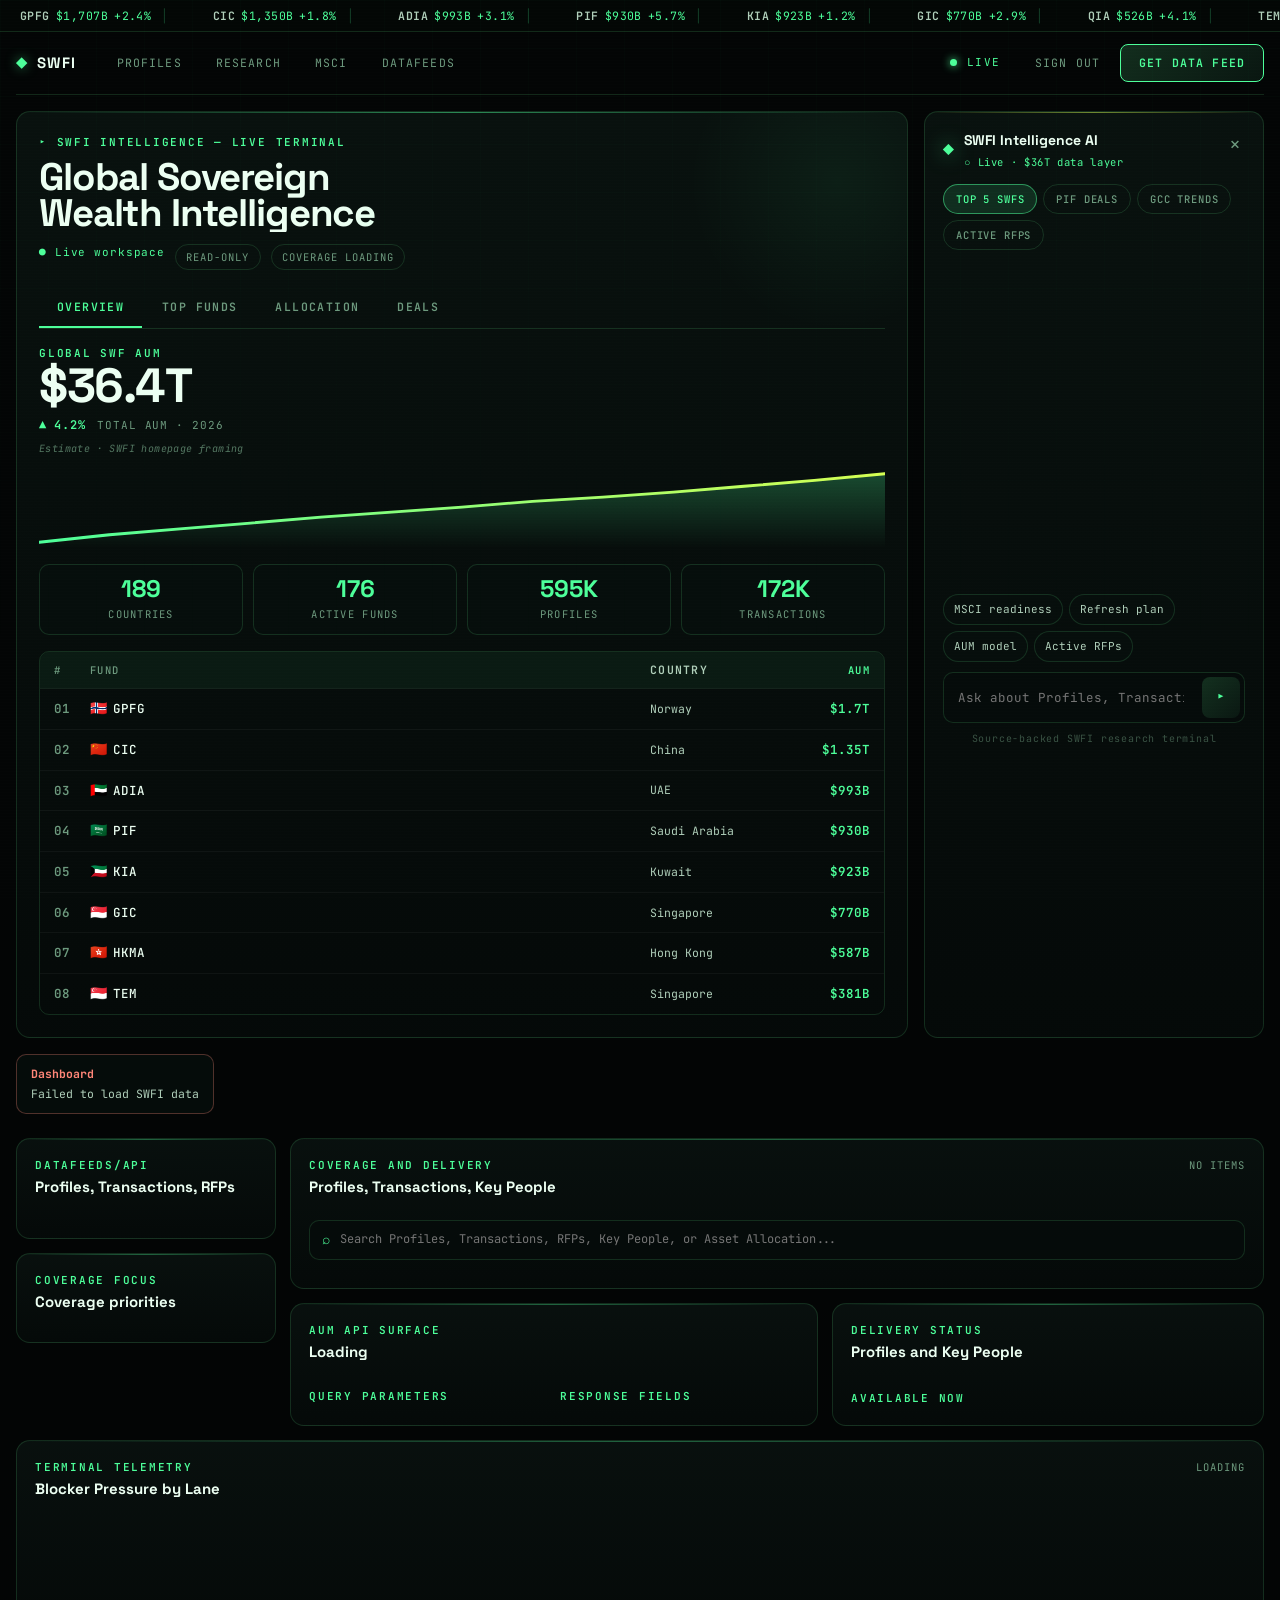
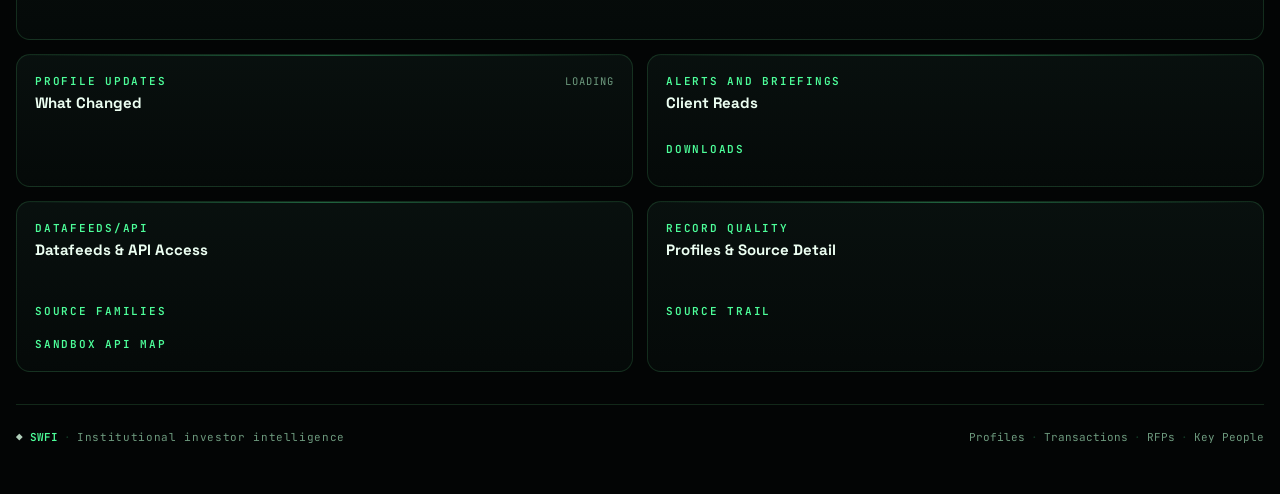
==== commit 288fac01: "Add research workspace and harden service startup" ====
--- a/index.html
+++ b/index.html
@@ -4,7 +4,7 @@
     <meta charset="UTF-8" />
     <meta name="viewport" content="width=device-width, initial-scale=1.0" />
     <title>SWFI Intelligence — Live Terminal</title>
-    <meta name="description" content="Sovereign wealth fund intelligence terminal. Powered by Active Mirror." />
+    <meta name="description" content="SWFI intelligence terminal for Profiles, Transactions, Mandates, RFPs, Key People, Asset Allocation, Datafeeds, and API Access." />
     <link rel="preconnect" href="https://fonts.googleapis.com" />
     <link rel="preconnect" href="https://fonts.gstatic.com" crossorigin />
     <link href="https://fonts.googleapis.com/css2?family=IBM+Plex+Mono:ital,wght@0,400;0,500;0,600;1,400&family=Space+Grotesk:wght@500;600;700&family=JetBrains+Mono:wght@400;500;600&display=swap" rel="stylesheet" />
@@ -27,7 +27,7 @@
             <span class="brand-text">SWFI</span>
           </a>
           <a href="/profiles" class="nav-link">Profiles</a>
-          <a href="#research" class="nav-link">Research</a>
+          <a href="/research" class="nav-link">Research</a>
           <a href="/msci" class="nav-link">MSCI</a>
           <a href="#feeds" class="nav-link">Datafeeds</a>
         </div>
@@ -130,7 +130,7 @@
 
           <div class="chat-suggestions">
             <button type="button" class="suggestion-chip" data-chat-suggestion="Summarize MSCI export readiness and the next delivery milestones.">MSCI readiness</button>
-            <button type="button" class="suggestion-chip" data-chat-suggestion="What should be automated first across the feed lanes?">Automation plan</button>
+            <button type="button" class="suggestion-chip" data-chat-suggestion="What should be automated first across the feed lanes?">Refresh plan</button>
             <button type="button" class="suggestion-chip" data-chat-suggestion="Which AUM fields matter for subsidiaries and managed assets?">AUM model</button>
             <button type="button" class="suggestion-chip" data-chat-suggestion="Show active RFPs by asset class">Active RFPs</button>
           </div>
@@ -153,7 +153,7 @@
         <section class="metric-grid" id="metric-grid"></section>
 
         <!-- Workspace Grid -->
-        <section class="workspace-grid">
+        <section class="workspace-grid dashboard-grid">
           <aside class="left-rail">
             <article class="panel lane-panel">
               <div class="panel-head">
@@ -170,7 +170,7 @@
               <div class="panel-head">
                 <div>
                   <p class="sys-label">Coverage focus</p>
-                  <h3>Current priorities</h3>
+                  <h3>Coverage priorities</h3>
                 </div>
               </div>
               <div class="action-list" id="action-list"></div>
@@ -232,50 +232,6 @@
             </div>
           </section>
 
-          <aside class="right-rail">
-            <article class="panel benchmark-panel">
-              <div class="panel-head">
-                <div>
-                  <p class="sys-label">Platform access</p>
-                  <h3>Datafeeds/API and sources</h3>
-                </div>
-              </div>
-              <div class="section-block">
-                <p class="sys-label">Platform references</p>
-                <div class="benchmark-list" id="benchmark-list"></div>
-              </div>
-              <div class="section-block">
-                <p class="sys-label">Source stack</p>
-                <div class="api-stack-list" id="api-stack-list"></div>
-              </div>
-            </article>
-
-            <!-- Proposal brief -->
-            <article class="panel proposal-panel">
-              <div class="panel-head">
-                <div>
-                  <p class="sys-label">Subscription</p>
-                  <h3>SWFI offerings</h3>
-                </div>
-              </div>
-              <div id="proposal-brief"></div>
-            </article>
-
-            <!-- Platform reference -->
-            <article class="panel reference-panel">
-              <div class="panel-head">
-                <div>
-                  <p class="sys-label">Platform</p>
-                  <h3>Coverage surface</h3>
-                </div>
-              </div>
-              <div id="reference-grid"></div>
-              <div class="section-block">
-                <p class="sys-label">API collections</p>
-                <div class="collection-list" id="collection-list"></div>
-              </div>
-            </article>
-          </aside>
         </section>
 
         <!-- Telemetry -->
@@ -292,7 +248,7 @@
           </article>
         </section>
 
-        <section class="registry-grid">
+        <section class="registry-grid dashboard-registry-grid">
           <article class="panel signal-panel">
             <div class="panel-head">
               <div>
@@ -337,16 +293,6 @@
             </div>
           </article>
 
-          <article class="panel maturity-panel">
-            <div class="panel-head">
-              <div>
-                <p class="sys-label">API access</p>
-                <h3>Source Connections</h3>
-              </div>
-            </div>
-            <div class="panel-stack" id="maturity-group-list"></div>
-          </article>
-
           <article class="panel schema-panel">
             <div class="panel-head">
               <div>
@@ -361,46 +307,24 @@
               <div class="panel-stack" id="source-trail-list"></div>
             </div>
           </article>
-
-          <article class="panel launch-panel">
-            <div class="panel-head">
-              <div>
-                <p class="sys-label">Operations</p>
-                <h3>Alerts, Controls &amp; Reports</h3>
-              </div>
-            </div>
-            <div class="panel-stack" id="launch-checklist-list"></div>
-            <div class="section-block">
-              <p class="sys-label">Current gaps</p>
-              <div class="panel-stack" id="gap-list"></div>
-            </div>
-            <div class="section-block">
-              <p class="sys-label">Security controls</p>
-              <div class="panel-stack" id="security-controls-list"></div>
-            </div>
-            <div class="section-block">
-              <p class="sys-label">Legal &amp; risk</p>
-              <div class="panel-stack" id="risk-register-list"></div>
-            </div>
-            <div class="section-block">
-              <p class="sys-label">Automated sends</p>
-              <div class="panel-stack" id="email-stream-list"></div>
-            </div>
-          </article>
         </section>
       </main>
 
       <!-- ── FOOTER ── -->
       <footer class="site-footer">
         <div class="footer-left">
-          <span class="footer-brand">◆ Powered by <strong>Active Mirror</strong></span>
+          <span class="footer-brand">◆ <strong>SWFI</strong></span>
           <span class="footer-sep">·</span>
-          <span class="footer-sub">Sovereign delivery stack</span>
+          <span class="footer-sub">Institutional investor intelligence</span>
         </div>
         <div class="footer-right">
-          <span>N1 Intelligence (OPC) Pvt Ltd</span>
+          <span>Profiles</span>
           <span class="footer-sep">·</span>
-          <span>Goa, India</span>
+          <span>Transactions</span>
+          <span class="footer-sep">·</span>
+          <span>RFPs</span>
+          <span class="footer-sep">·</span>
+          <span>Key People</span>
         </div>
       </footer>
     </div>
--- a/styles.css
+++ b/styles.css
@@ -676,6 +676,9 @@
   margin-top: 14px;
   align-items: start;
 }
+.dashboard-grid {
+  grid-template-columns: 300px minmax(0, 1fr);
+}
 .left-rail, .center-column, .right-rail, .lower-grid { display: grid; gap: 14px; }
 .lower-grid { grid-template-columns: minmax(0, 1.1fr) minmax(300px, 0.9fr); }
 .telemetry-row { margin-top: 14px; }
@@ -684,6 +687,9 @@
   grid-template-columns: repeat(3, minmax(0, 1fr));
   gap: 14px;
   margin-top: 14px;
+}
+.dashboard-registry-grid {
+  grid-template-columns: repeat(2, minmax(0, 1fr));
 }
 .panel-stack { display: grid; gap: 8px; }
 
@@ -1135,6 +1141,19 @@
 }
 .profiles-lower-grid { grid-template-columns: minmax(0, 1.05fr) minmax(320px, 0.95fr); }
 
+/* Research */
+.research-stack { gap: 16px; margin-top: 16px; }
+.research-hero { grid-template-columns: minmax(0, 1fr) 360px; }
+.research-grid { grid-template-columns: 360px minmax(0, 1fr) 340px; }
+.read-detail-head { display: grid; gap: 12px; }
+.read-title-row {
+  display: flex;
+  justify-content: space-between;
+  gap: 14px;
+  align-items: flex-start;
+  flex-wrap: wrap;
+}
+
 /* ── FOOTER ── */
 .site-footer {
   display: flex;
@@ -1158,6 +1177,7 @@
   .workspace-grid { grid-template-columns: 260px minmax(0, 1fr); }
   .right-rail { grid-column: 1 / -1; display: grid; grid-template-columns: repeat(3, 1fr); }
   .profiles-grid { grid-template-columns: 320px minmax(0, 1fr); }
+  .research-grid { grid-template-columns: 320px minmax(0, 1fr); }
 }
 @media (max-width: 1480px) {
   .registry-grid { grid-template-columns: repeat(2, minmax(0, 1fr)); }
@@ -1170,7 +1190,8 @@
   .brief-grid, .reference-cards { grid-template-columns: 1fr; }
   .landing-hero, .landing-grid,
   .msci-hero, .msci-grid,
-  .profiles-hero, .profiles-grid, .profiles-lower-grid { grid-template-columns: 1fr; }
+  .profiles-hero, .profiles-grid, .profiles-lower-grid,
+  .research-hero, .research-grid { grid-template-columns: 1fr; }
 }
 @media (max-width: 640px) {
   .page-shell { width: calc(100vw - 12px); }
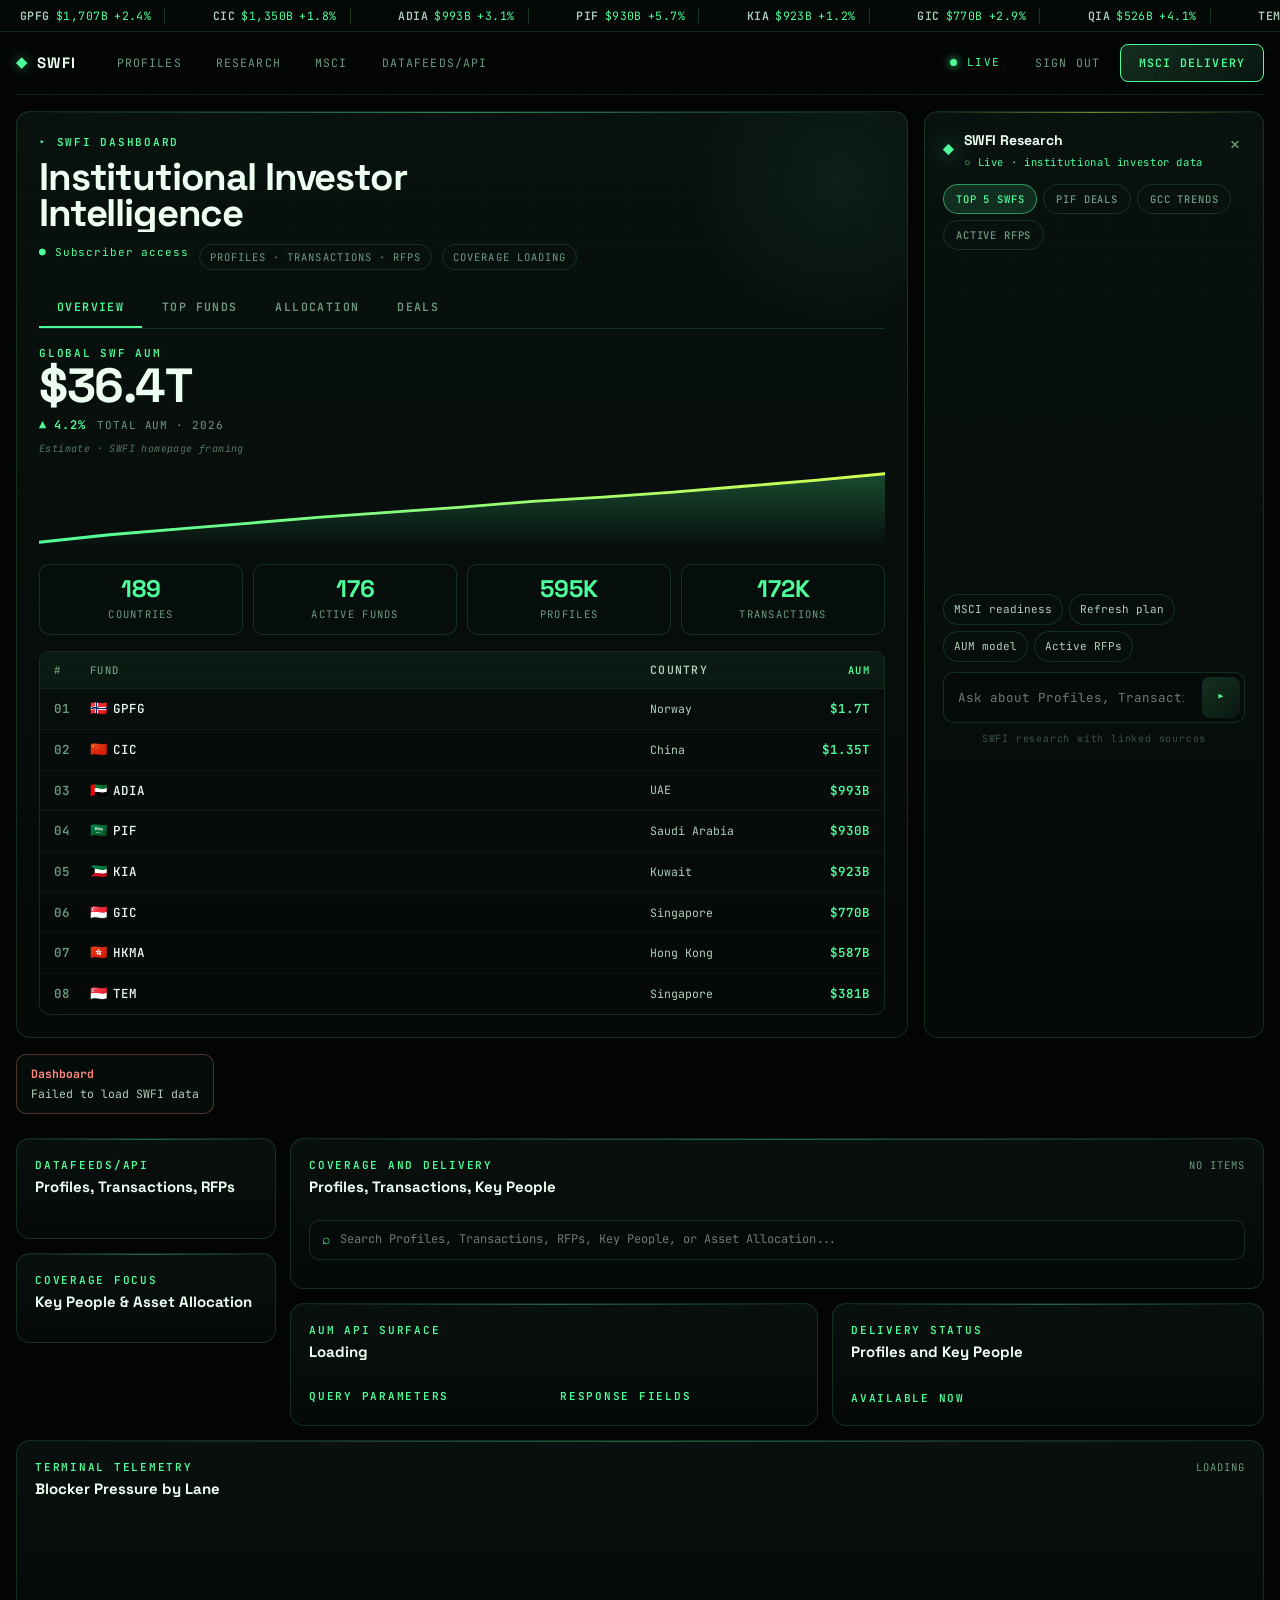
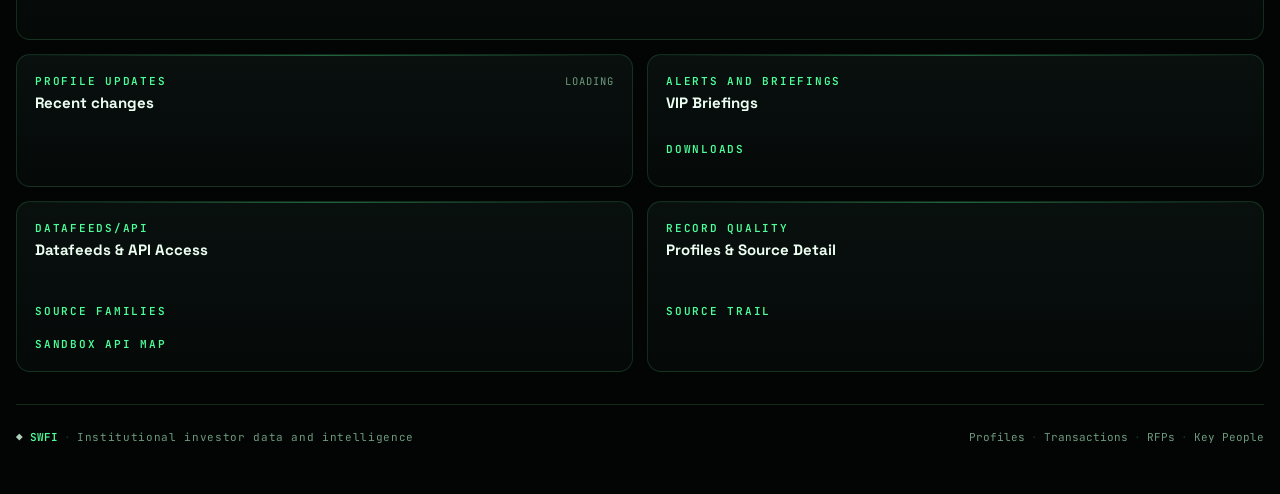
==== commit de565d18: "Tighten SWFI client language and metadata" ====
--- a/index.html
+++ b/index.html
@@ -3,8 +3,8 @@
   <head>
     <meta charset="UTF-8" />
     <meta name="viewport" content="width=device-width, initial-scale=1.0" />
-    <title>SWFI Intelligence — Live Terminal</title>
-    <meta name="description" content="SWFI intelligence terminal for Profiles, Transactions, Mandates, RFPs, Key People, Asset Allocation, Datafeeds, and API Access." />
+    <title>SWFI | Dashboard</title>
+    <meta name="description" content="SWFI dashboard for Profiles, Transactions, Mandates, RFPs, Key People, Asset Allocation, Datafeeds, and API Access." />
     <link rel="preconnect" href="https://fonts.googleapis.com" />
     <link rel="preconnect" href="https://fonts.gstatic.com" crossorigin />
     <link href="https://fonts.googleapis.com/css2?family=IBM+Plex+Mono:ital,wght@0,400;0,500;0,600;1,400&family=Space+Grotesk:wght@500;600;700&family=JetBrains+Mono:wght@400;500;600&display=swap" rel="stylesheet" />
@@ -29,13 +29,13 @@
           <a href="/profiles" class="nav-link">Profiles</a>
           <a href="/research" class="nav-link">Research</a>
           <a href="/msci" class="nav-link">MSCI</a>
-          <a href="#feeds" class="nav-link">Datafeeds</a>
+          <a href="https://www.swfinstitute.org/services/datafeed-api" class="nav-link" target="_blank" rel="noreferrer">Datafeeds/API</a>
         </div>
         <div class="nav-right">
           <span class="nav-live-dot"></span>
           <span class="nav-live-label">Live</span>
           <a href="/auth/logout" class="nav-link">Sign out</a>
-          <a href="/msci" class="nav-cta">Get Data Feed</a>
+          <a href="/msci" class="nav-cta">MSCI Delivery</a>
         </div>
       </nav>
 
@@ -44,13 +44,13 @@
         <div class="hero-left">
           <div class="hero-header">
             <div class="hero-title-block">
-              <p class="sys-label">▸ SWFI Intelligence — Live Terminal</p>
-              <h1>Global Sovereign<br/>Wealth Intelligence</h1>
+              <p class="sys-label">▸ SWFI Dashboard</p>
+              <h1>Institutional Investor<br/>Intelligence</h1>
             </div>
             <div class="hero-status-row">
-              <span class="status-live">● Live workspace</span>
-              <span class="status-tag">Read-only</span>
-              <span class="status-tag" id="hero-source-count">Sources loaded</span>
+              <span class="status-live">● Subscriber access</span>
+              <span class="status-tag">Profiles · Transactions · RFPs</span>
+              <span class="status-tag" id="hero-source-count">Profiles loaded</span>
             </div>
           </div>
 
@@ -112,8 +112,8 @@
             <div class="intel-brand">
               <span class="brand-diamond large">◆</span>
               <div>
-                <strong>SWFI Intelligence AI</strong>
-                <span class="intel-sub">○ Live · $36T data layer</span>
+                <strong>SWFI Research</strong>
+                <span class="intel-sub">○ Live · institutional investor data</span>
               </div>
             </div>
             <button class="intel-close" aria-label="close">×</button>
@@ -139,7 +139,7 @@
             <input id="chat-input" type="text" autocomplete="off" placeholder="Ask about Profiles, Transactions, RFPs, Key People, or Asset Allocation..." />
             <button type="submit" id="chat-send">▸</button>
           </form>
-          <p class="intel-disclaimer">Source-backed SWFI research terminal</p>
+          <p class="intel-disclaimer">SWFI research with linked sources</p>
         </aside>
       </header>
 
@@ -170,7 +170,7 @@
               <div class="panel-head">
                 <div>
                   <p class="sys-label">Coverage focus</p>
-                  <h3>Coverage priorities</h3>
+                  <h3>Key People &amp; Asset Allocation</h3>
                 </div>
               </div>
               <div class="action-list" id="action-list"></div>
@@ -253,7 +253,7 @@
             <div class="panel-head">
               <div>
                 <p class="sys-label">Profile updates</p>
-                <h3>What Changed</h3>
+                <h3>Recent changes</h3>
               </div>
               <span class="panel-note" id="signal-summary-note">Loading</span>
             </div>
@@ -264,7 +264,7 @@
             <div class="panel-head">
               <div>
                 <p class="sys-label">Alerts and briefings</p>
-                <h3>Client Reads</h3>
+                <h3>VIP Briefings</h3>
               </div>
             </div>
             <div class="panel-stack" id="briefing-list"></div>
@@ -315,7 +315,7 @@
         <div class="footer-left">
           <span class="footer-brand">◆ <strong>SWFI</strong></span>
           <span class="footer-sep">·</span>
-          <span class="footer-sub">Institutional investor intelligence</span>
+          <span class="footer-sub">Institutional investor data and intelligence</span>
         </div>
         <div class="footer-right">
           <span>Profiles</span>
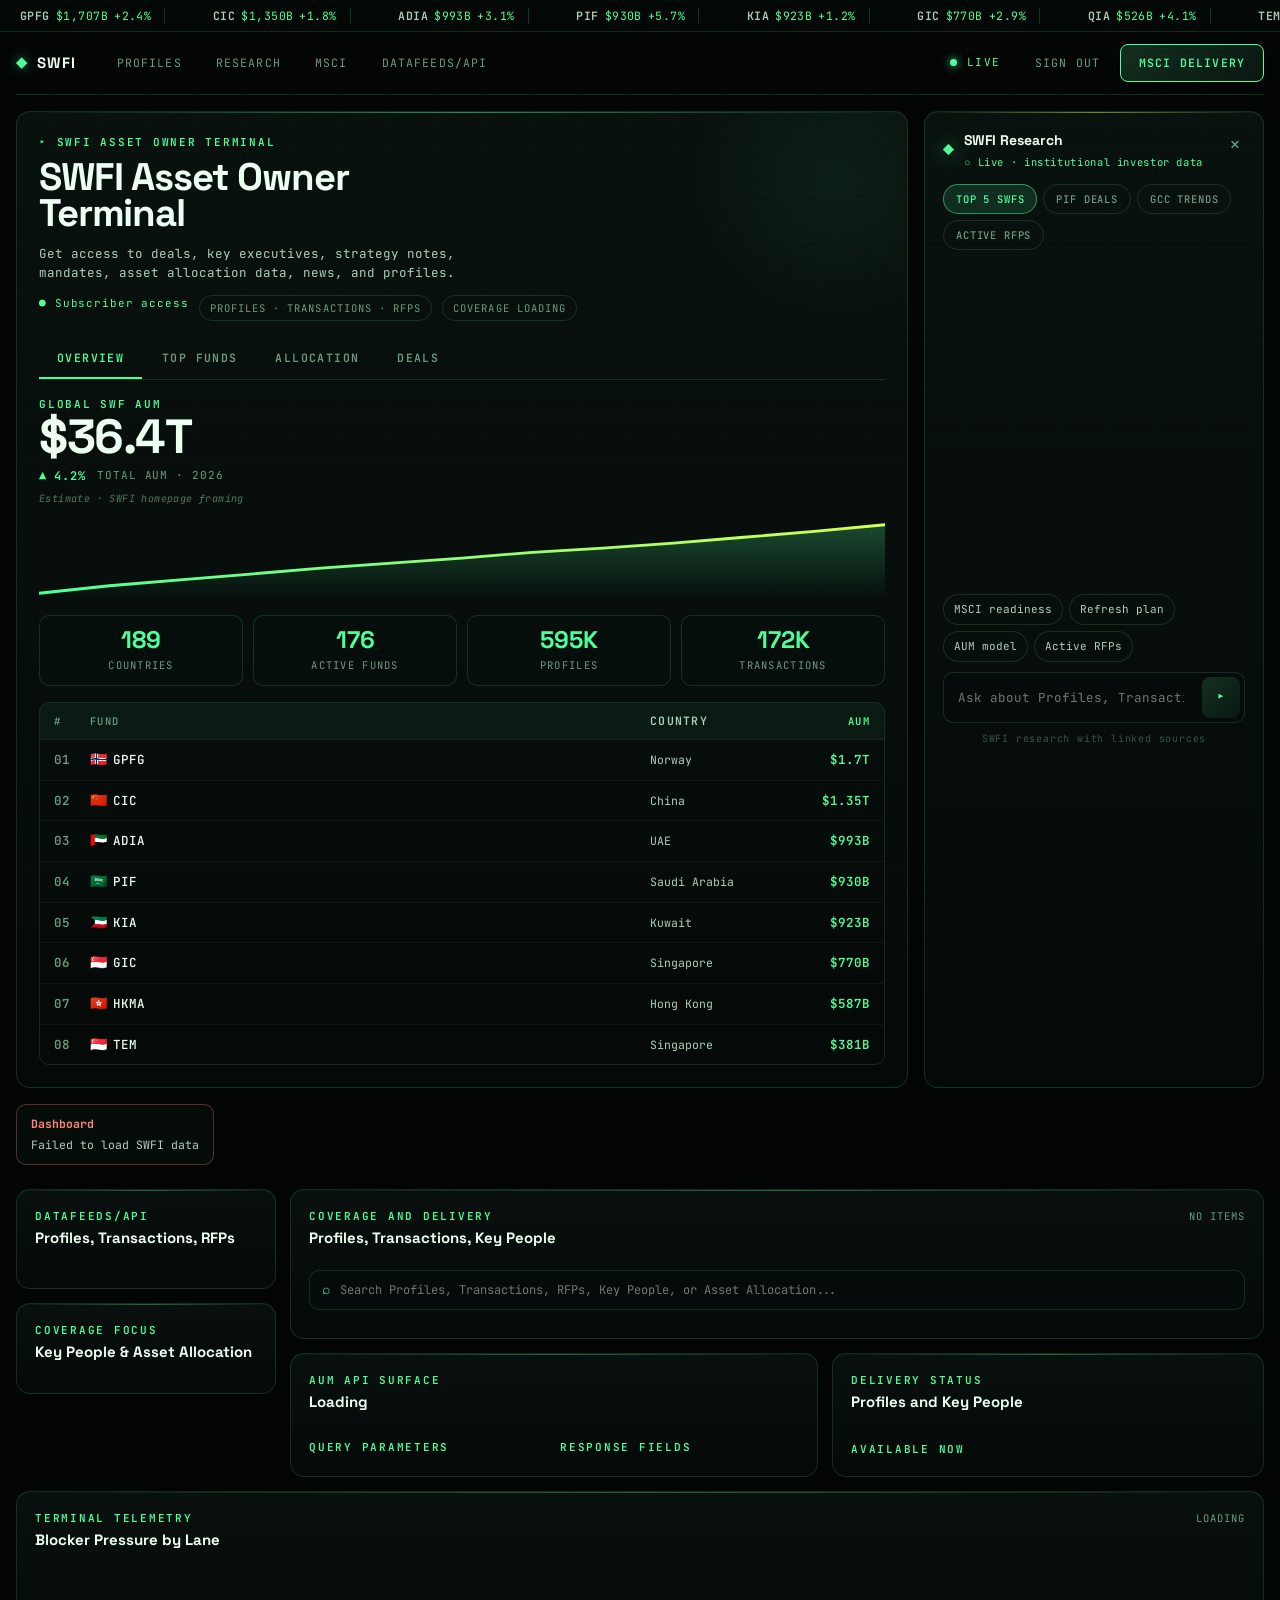
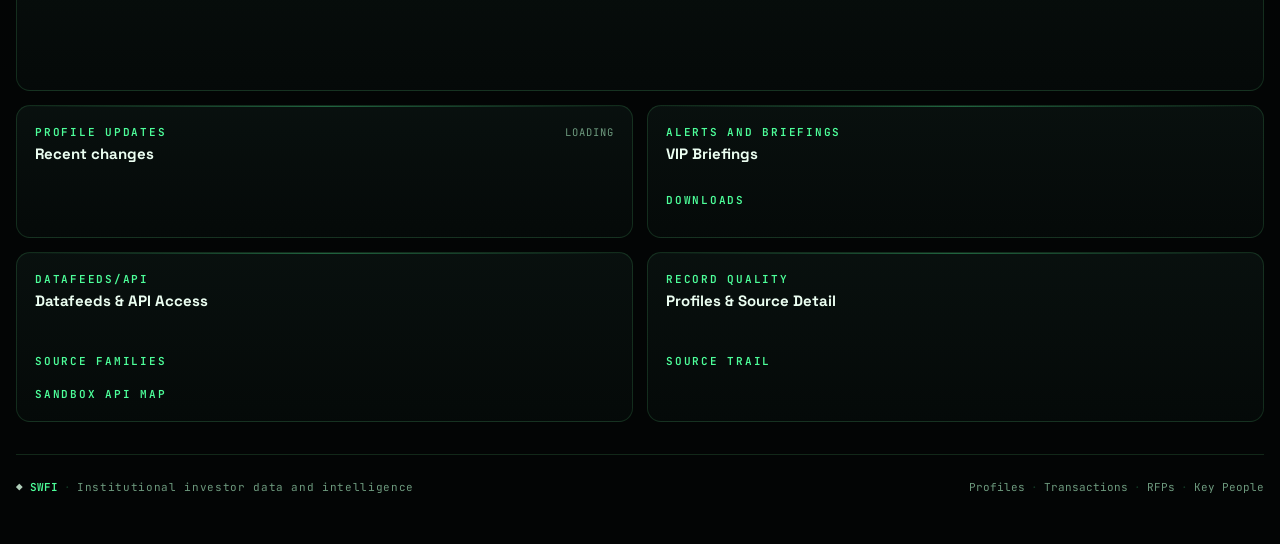
==== commit e7a2a56e: "Strengthen SWFI authority surface" ====
--- a/index.html
+++ b/index.html
@@ -3,8 +3,8 @@
   <head>
     <meta charset="UTF-8" />
     <meta name="viewport" content="width=device-width, initial-scale=1.0" />
-    <title>SWFI | Dashboard</title>
-    <meta name="description" content="SWFI dashboard for Profiles, Transactions, Mandates, RFPs, Key People, Asset Allocation, Datafeeds, and API Access." />
+    <title>SWFI | Asset Owner Terminal</title>
+    <meta name="description" content="SWFI Asset Owner Terminal for Profiles, Transactions, Mandates, RFPs, Key People, Asset Allocation, VIP briefings, Datafeeds/API, and MSCI delivery." />
     <link rel="preconnect" href="https://fonts.googleapis.com" />
     <link rel="preconnect" href="https://fonts.gstatic.com" crossorigin />
     <link href="https://fonts.googleapis.com/css2?family=IBM+Plex+Mono:ital,wght@0,400;0,500;0,600;1,400&family=Space+Grotesk:wght@500;600;700&family=JetBrains+Mono:wght@400;500;600&display=swap" rel="stylesheet" />
@@ -44,8 +44,9 @@
         <div class="hero-left">
           <div class="hero-header">
             <div class="hero-title-block">
-              <p class="sys-label">▸ SWFI Dashboard</p>
-              <h1>Institutional Investor<br/>Intelligence</h1>
+              <p class="sys-label">▸ SWFI Asset Owner Terminal</p>
+              <h1>SWFI Asset Owner<br/>Terminal</h1>
+              <p class="hero-copy">Get access to deals, key executives, strategy notes, mandates, asset allocation data, news, and profiles.</p>
             </div>
             <div class="hero-status-row">
               <span class="status-live">● Subscriber access</span>
--- a/styles.css
+++ b/styles.css
@@ -257,6 +257,12 @@
   -webkit-text-fill-color: transparent;
   background-clip: text;
 }
+.hero-copy {
+  max-width: 58ch;
+  margin: 12px 0 0;
+  color: var(--soft);
+  font-size: 12.5px;
+}
 .sys-label {
   margin: 0;
   font-size: 11px;
@@ -970,6 +976,34 @@
   grid-template-columns: minmax(0, 1fr) 380px;
   gap: 14px;
 }
+.landing-route-grid {
+  display: grid;
+  grid-template-columns: repeat(3, minmax(0, 1fr));
+  gap: 14px;
+}
+.landing-proof-grid {
+  display: grid;
+  grid-template-columns: repeat(4, minmax(0, 1fr));
+  gap: 14px;
+}
+.route-card h3 {
+  margin: 6px 0 0;
+  font-family: var(--font-display);
+  font-size: 1.2rem;
+  line-height: 1.05;
+}
+.proof-card h3 {
+  margin: 6px 0 0;
+  font-family: var(--font-display);
+  font-size: 1.1rem;
+  line-height: 1.05;
+}
+.landing-guide-copy {
+  margin: 2px 0 0;
+  color: var(--muted);
+  font-size: 11px;
+  line-height: 1.5;
+}
 .auth-shell {
   min-height: 100vh;
   display: grid;
@@ -1188,7 +1222,7 @@
   .metric-grid, .api-summary-grid, .stats-grid { grid-template-columns: repeat(2, 1fr); }
   .right-rail { grid-template-columns: 1fr; }
   .brief-grid, .reference-cards { grid-template-columns: 1fr; }
-  .landing-hero, .landing-grid,
+  .landing-hero, .landing-grid, .landing-route-grid, .landing-proof-grid,
   .msci-hero, .msci-grid,
   .profiles-hero, .profiles-grid, .profiles-lower-grid,
   .research-hero, .research-grid { grid-template-columns: 1fr; }
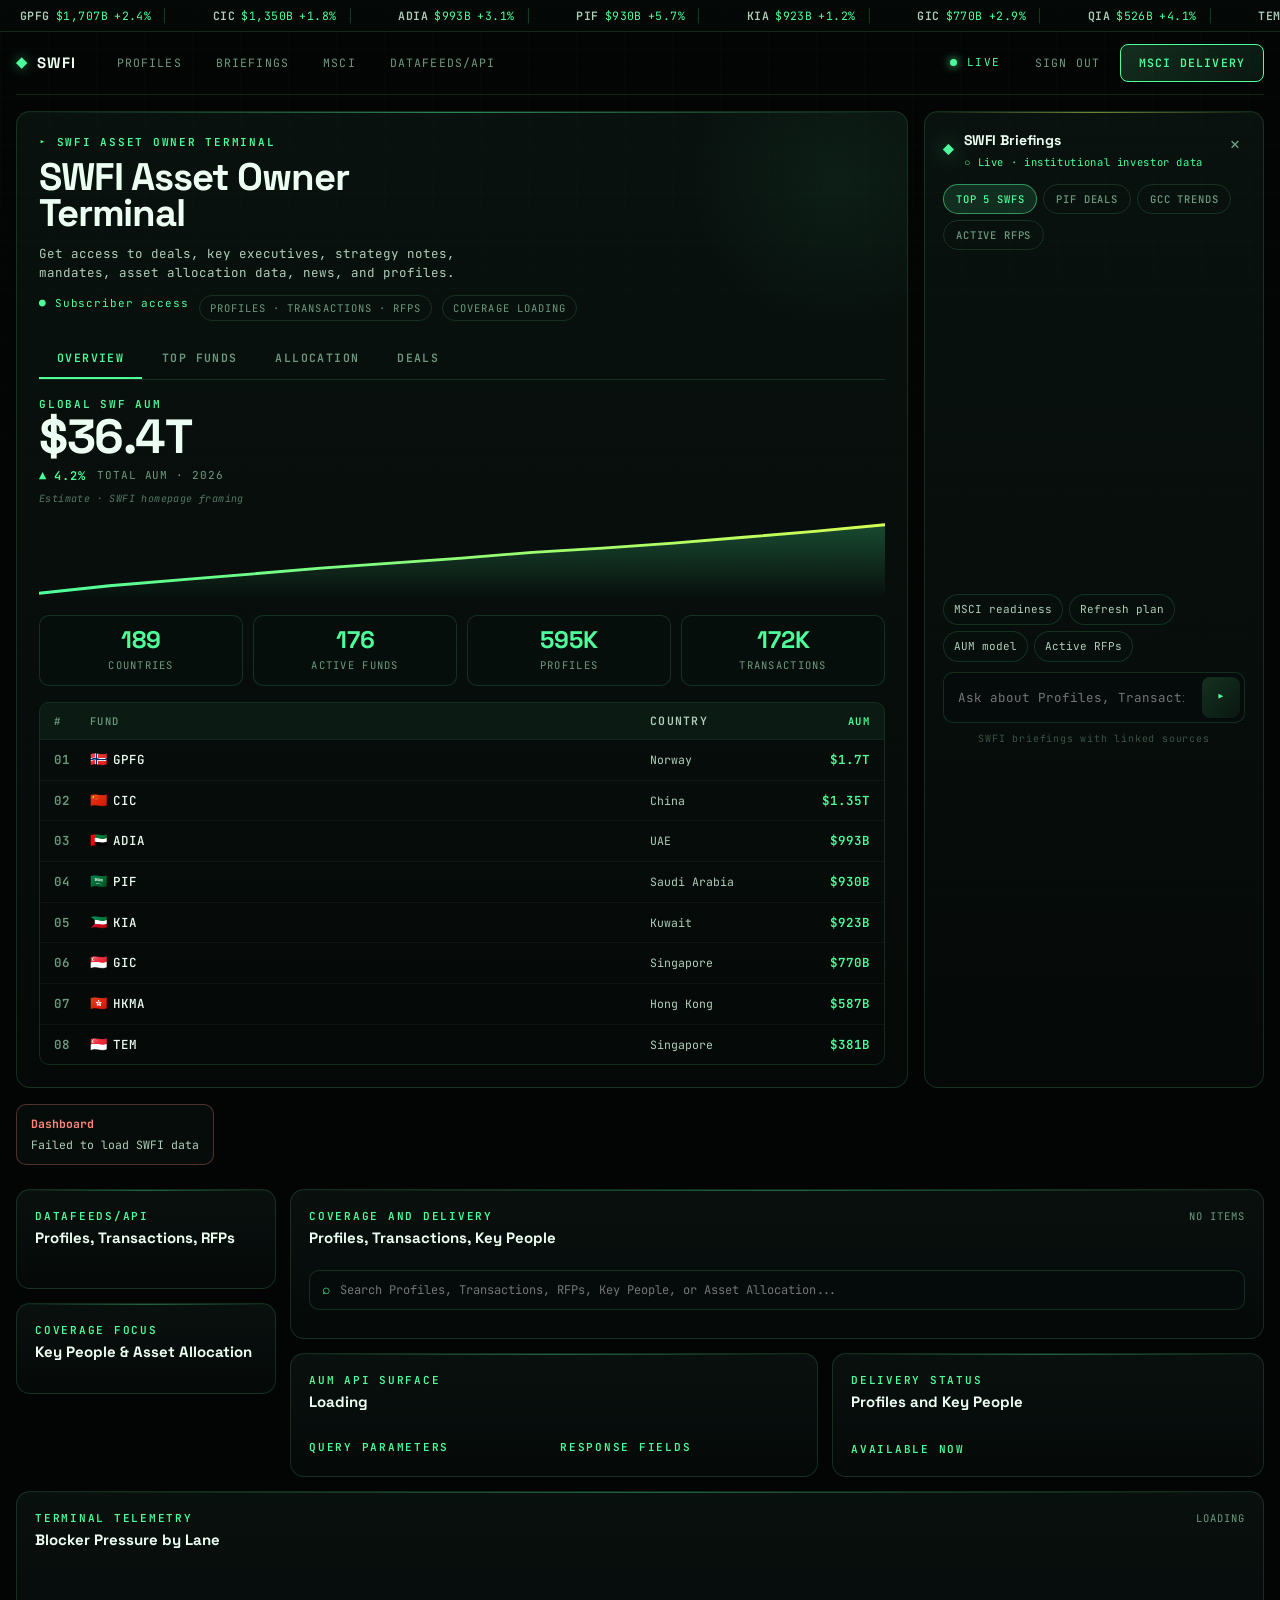
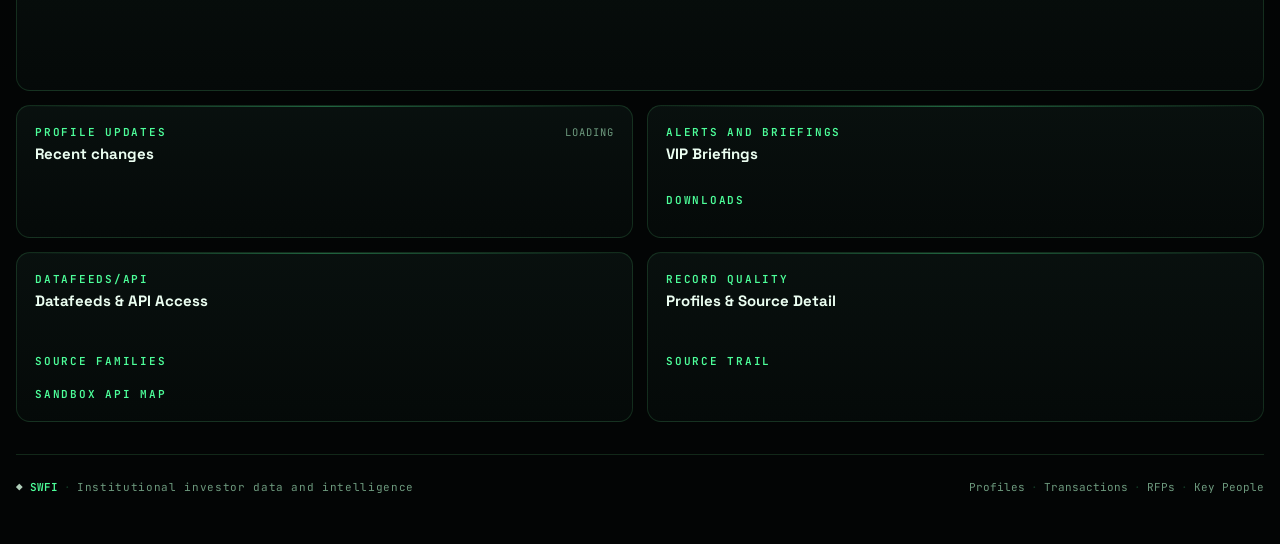
==== commit 3d86c7c4: "Align subscriber copy to SWFI briefings" ====
--- a/index.html
+++ b/index.html
@@ -27,7 +27,7 @@
             <span class="brand-text">SWFI</span>
           </a>
           <a href="/profiles" class="nav-link">Profiles</a>
-          <a href="/research" class="nav-link">Research</a>
+          <a href="/research" class="nav-link">Briefings</a>
           <a href="/msci" class="nav-link">MSCI</a>
           <a href="https://www.swfinstitute.org/services/datafeed-api" class="nav-link" target="_blank" rel="noreferrer">Datafeeds/API</a>
         </div>
@@ -113,7 +113,7 @@
             <div class="intel-brand">
               <span class="brand-diamond large">◆</span>
               <div>
-                <strong>SWFI Research</strong>
+                <strong>SWFI Briefings</strong>
                 <span class="intel-sub">○ Live · institutional investor data</span>
               </div>
             </div>
@@ -140,7 +140,7 @@
             <input id="chat-input" type="text" autocomplete="off" placeholder="Ask about Profiles, Transactions, RFPs, Key People, or Asset Allocation..." />
             <button type="submit" id="chat-send">▸</button>
           </form>
-          <p class="intel-disclaimer">SWFI research with linked sources</p>
+          <p class="intel-disclaimer">SWFI briefings with linked sources</p>
         </aside>
       </header>
 
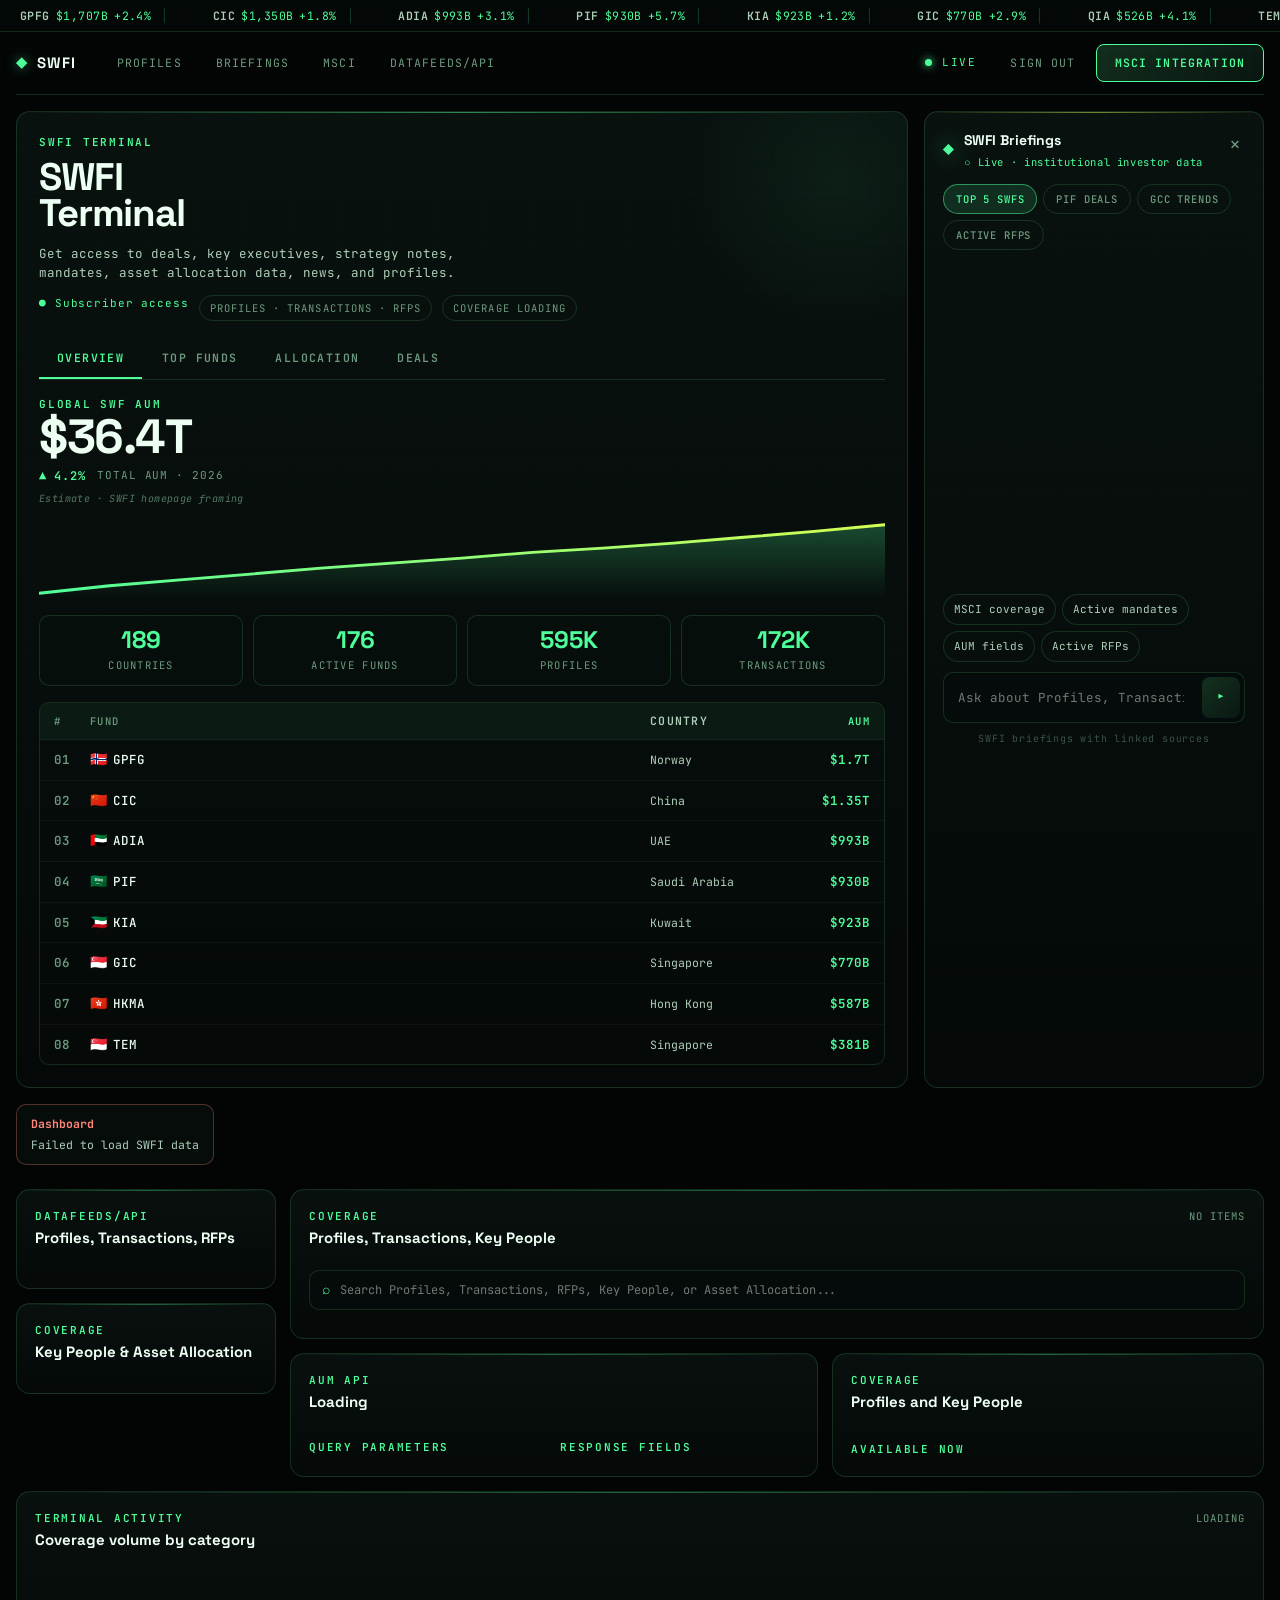
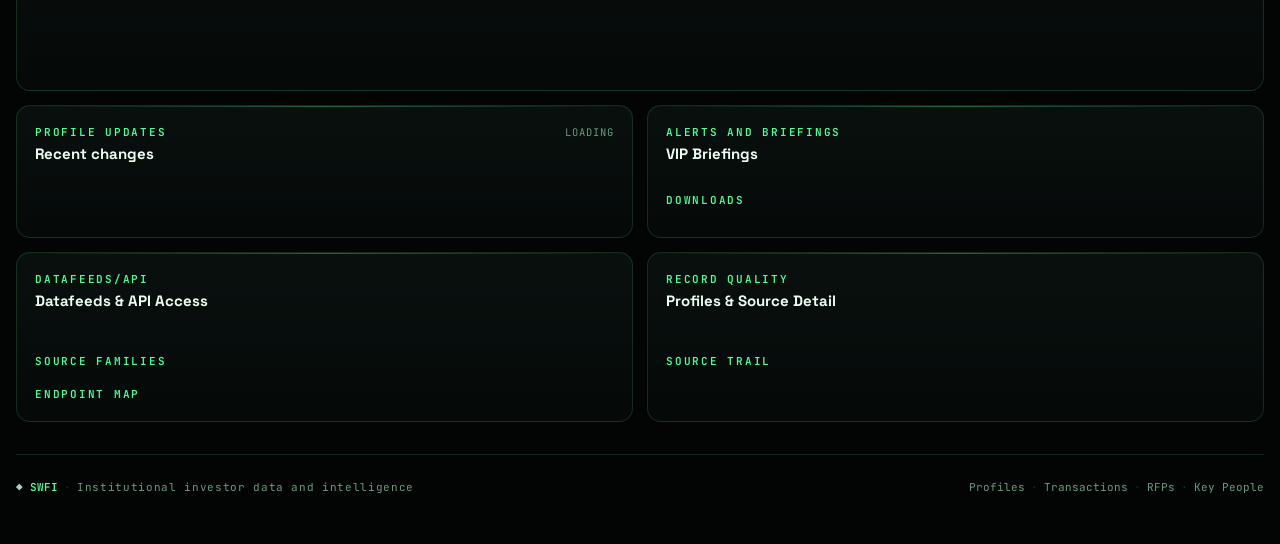
==== commit 9426b2e7: "Strengthen profile intelligence surfaces" ====
--- a/index.html
+++ b/index.html
@@ -3,12 +3,12 @@
   <head>
     <meta charset="UTF-8" />
     <meta name="viewport" content="width=device-width, initial-scale=1.0" />
-    <title>SWFI | Asset Owner Terminal</title>
-    <meta name="description" content="SWFI Asset Owner Terminal for Profiles, Transactions, Mandates, RFPs, Key People, Asset Allocation, VIP briefings, Datafeeds/API, and MSCI delivery." />
+    <title>SWFI | Terminal</title>
+    <meta name="description" content="SWFI Terminal with Profiles, Transactions, Mandates, RFPs, Key People, Asset Allocation, VIP Briefings, and Datafeeds/API." />
     <link rel="preconnect" href="https://fonts.googleapis.com" />
     <link rel="preconnect" href="https://fonts.gstatic.com" crossorigin />
     <link href="https://fonts.googleapis.com/css2?family=IBM+Plex+Mono:ital,wght@0,400;0,500;0,600;1,400&family=Space+Grotesk:wght@500;600;700&family=JetBrains+Mono:wght@400;500;600&display=swap" rel="stylesheet" />
-    <link rel="stylesheet" href="./styles.css" />
+    <link rel="stylesheet" href="/styles.css" />
   </head>
   <body>
 
@@ -35,7 +35,7 @@
           <span class="nav-live-dot"></span>
           <span class="nav-live-label">Live</span>
           <a href="/auth/logout" class="nav-link">Sign out</a>
-          <a href="/msci" class="nav-cta">MSCI Delivery</a>
+          <a href="/msci" class="nav-cta">MSCI Integration</a>
         </div>
       </nav>
 
@@ -44,14 +44,14 @@
         <div class="hero-left">
           <div class="hero-header">
             <div class="hero-title-block">
-              <p class="sys-label">▸ SWFI Asset Owner Terminal</p>
-              <h1>SWFI Asset Owner<br/>Terminal</h1>
+              <p class="sys-label">SWFI Terminal</p>
+              <h1>SWFI<br/>Terminal</h1>
               <p class="hero-copy">Get access to deals, key executives, strategy notes, mandates, asset allocation data, news, and profiles.</p>
             </div>
             <div class="hero-status-row">
               <span class="status-live">● Subscriber access</span>
               <span class="status-tag">Profiles · Transactions · RFPs</span>
-              <span class="status-tag" id="hero-source-count">Profiles loaded</span>
+              <span class="status-tag" id="hero-source-count">Live coverage</span>
             </div>
           </div>
 
@@ -72,7 +72,7 @@
                 <span class="aum-change positive" id="aum-change">▲ 4.2%</span>
                 <span class="aum-period" id="aum-period">Total AUM · 2026</span>
               </div>
-              <p class="aum-source" id="aum-source">Estimate · SWFI homepage framing</p>
+              <p class="aum-source" id="aum-source">Source: SWFI</p>
               <div class="aum-chart" id="aum-chart"></div>
             </div>
             <div class="stats-grid">
@@ -130,9 +130,9 @@
           <div class="chat-log" id="chat-log"></div>
 
           <div class="chat-suggestions">
-            <button type="button" class="suggestion-chip" data-chat-suggestion="Summarize MSCI export readiness and the next delivery milestones.">MSCI readiness</button>
-            <button type="button" class="suggestion-chip" data-chat-suggestion="What should be automated first across the feed lanes?">Refresh plan</button>
-            <button type="button" class="suggestion-chip" data-chat-suggestion="Which AUM fields matter for subsidiaries and managed assets?">AUM model</button>
+            <button type="button" class="suggestion-chip" data-chat-suggestion="Summarize MSCI Key People coverage and latest updates.">MSCI coverage</button>
+            <button type="button" class="suggestion-chip" data-chat-suggestion="Which mandates are most active this quarter?">Active mandates</button>
+            <button type="button" class="suggestion-chip" data-chat-suggestion="Which AUM fields cover subsidiaries and managed assets?">AUM fields</button>
             <button type="button" class="suggestion-chip" data-chat-suggestion="Show active RFPs by asset class">Active RFPs</button>
           </div>
 
@@ -170,7 +170,7 @@
             <article class="panel action-panel">
               <div class="panel-head">
                 <div>
-                  <p class="sys-label">Coverage focus</p>
+                  <p class="sys-label">Coverage</p>
                   <h3>Key People &amp; Asset Allocation</h3>
                 </div>
               </div>
@@ -182,7 +182,7 @@
             <article class="panel concern-panel">
               <div class="panel-head">
                 <div>
-                  <p class="sys-label">Coverage and delivery</p>
+                  <p class="sys-label">Coverage</p>
                   <h3>Profiles, Transactions, Key People</h3>
                 </div>
                 <span class="panel-note" id="concern-count">No items</span>
@@ -199,7 +199,7 @@
               <article class="panel api-panel">
                 <div class="panel-head">
                   <div>
-                    <p class="sys-label">AUM API surface</p>
+                    <p class="sys-label">AUM API</p>
                     <h3 id="api-title">Loading</h3>
                   </div>
                   <span class="panel-note" id="api-path"></span>
@@ -220,7 +220,7 @@
               <article class="panel readiness-panel">
                 <div class="panel-head">
                   <div>
-                    <p class="sys-label">Delivery status</p>
+                    <p class="sys-label">Coverage</p>
                     <h3>Profiles and Key People</h3>
                   </div>
                 </div>
@@ -240,8 +240,8 @@
           <article class="panel telemetry-card">
             <div class="panel-head">
               <div>
-                <p class="sys-label">Terminal telemetry</p>
-                <h3>Blocker Pressure by Lane</h3>
+                <p class="sys-label">Terminal activity</p>
+                <h3>Coverage volume by category</h3>
               </div>
               <span class="panel-note" id="last-refresh">Loading</span>
             </div>
@@ -289,7 +289,7 @@
               <div class="panel-stack" id="source-family-list"></div>
             </div>
             <div class="section-block">
-              <p class="sys-label">Sandbox API map</p>
+              <p class="sys-label">Endpoint map</p>
               <div class="panel-stack" id="sandbox-map-list"></div>
             </div>
           </article>
@@ -330,6 +330,6 @@
       </footer>
     </div>
 
-    <script src="./app.js" type="module"></script>
+    <script src="/app.js" type="module"></script>
   </body>
 </html>
--- a/styles.css
+++ b/styles.css
@@ -1138,7 +1138,7 @@
 /* Profiles */
 .profiles-stack { gap: 16px; margin-top: 16px; }
 .profiles-hero { grid-template-columns: minmax(0, 1fr) 360px; }
-.profiles-grid { grid-template-columns: 360px minmax(0, 1fr); }
+.profiles-grid { grid-template-columns: 360px minmax(0, 1fr) 320px; }
 .profiles-directory-panel { min-height: 760px; }
 .profile-list-item {
   width: 100%;
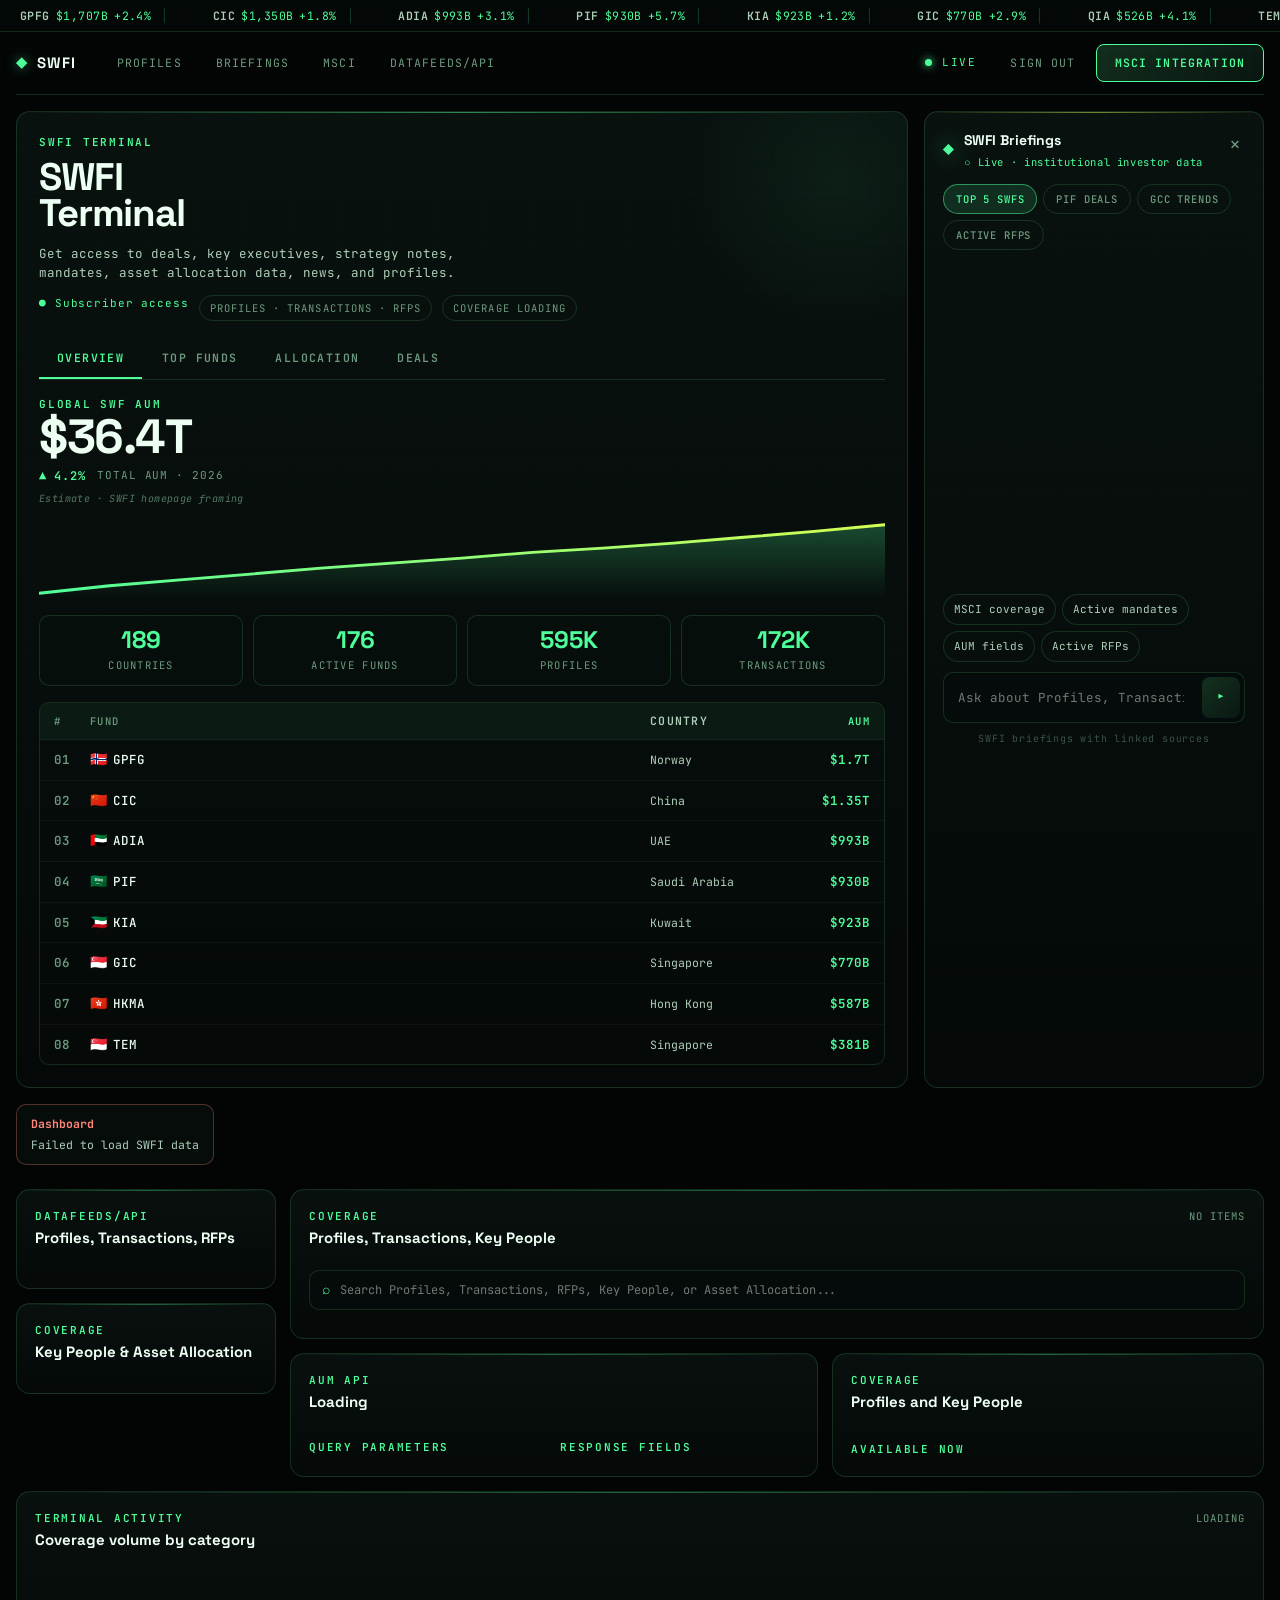
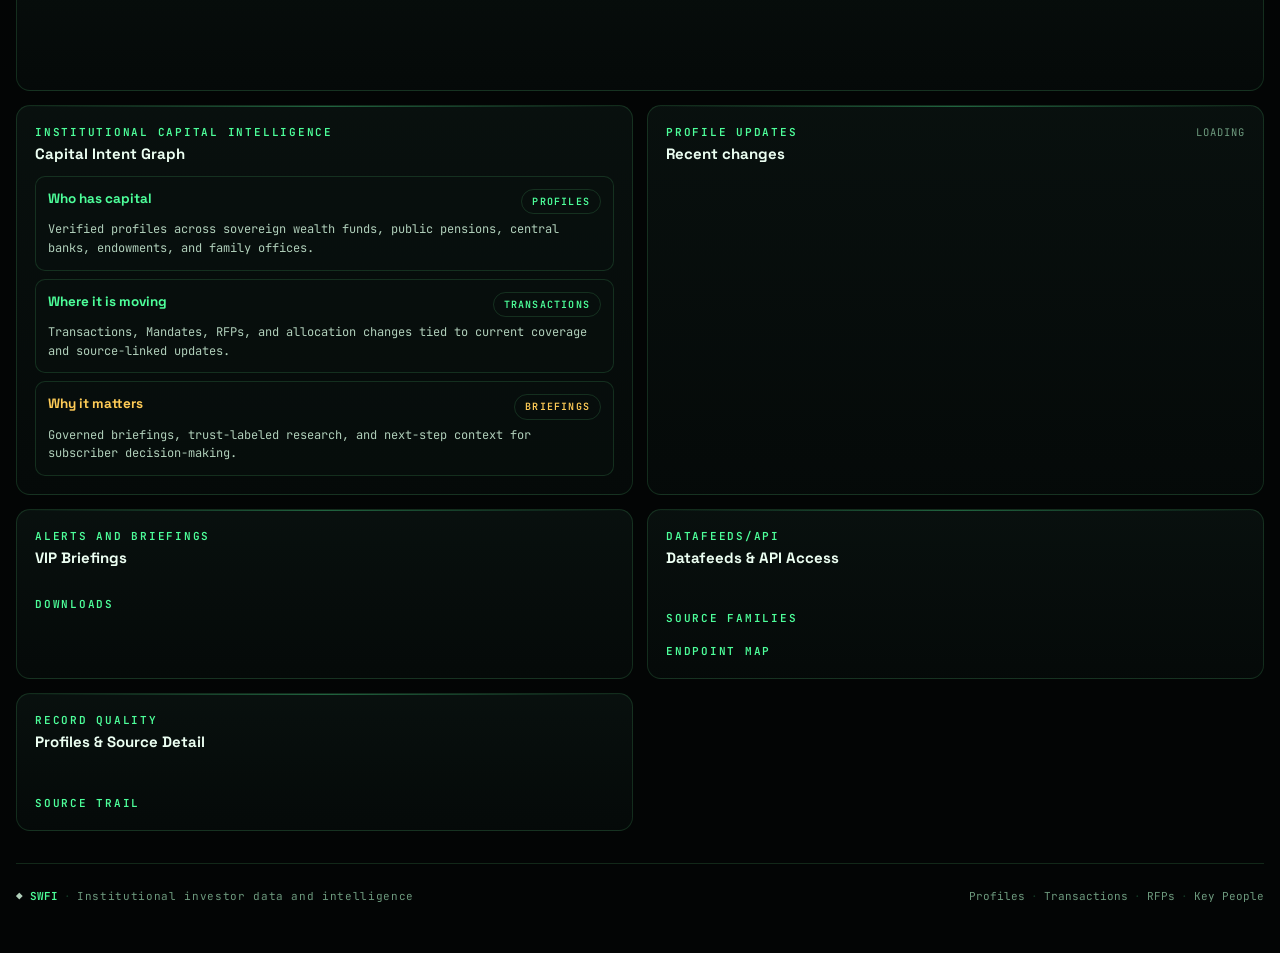
==== commit 527bb635: "Add SWFI category framing surfaces" ====
--- a/index.html
+++ b/index.html
@@ -250,6 +250,38 @@
         </section>
 
         <section class="registry-grid dashboard-registry-grid">
+          <article class="panel category-panel">
+            <div class="panel-head">
+              <div>
+                <p class="sys-label">Institutional Capital Intelligence</p>
+                <h3>Capital Intent Graph</h3>
+              </div>
+            </div>
+            <div class="panel-stack">
+              <article class="stack-card tone-ok">
+                <div class="readiness-head">
+                  <strong>Who has capital</strong>
+                  <span class="status-chip tone-ok">Profiles</span>
+                </div>
+                <p>Verified profiles across sovereign wealth funds, public pensions, central banks, endowments, and family offices.</p>
+              </article>
+              <article class="stack-card tone-ok">
+                <div class="readiness-head">
+                  <strong>Where it is moving</strong>
+                  <span class="status-chip tone-ok">Transactions</span>
+                </div>
+                <p>Transactions, Mandates, RFPs, and allocation changes tied to current coverage and source-linked updates.</p>
+              </article>
+              <article class="stack-card tone-partial">
+                <div class="readiness-head">
+                  <strong>Why it matters</strong>
+                  <span class="status-chip tone-partial">Briefings</span>
+                </div>
+                <p>Governed briefings, trust-labeled research, and next-step context for subscriber decision-making.</p>
+              </article>
+            </div>
+          </article>
+
           <article class="panel signal-panel">
             <div class="panel-head">
               <div>
